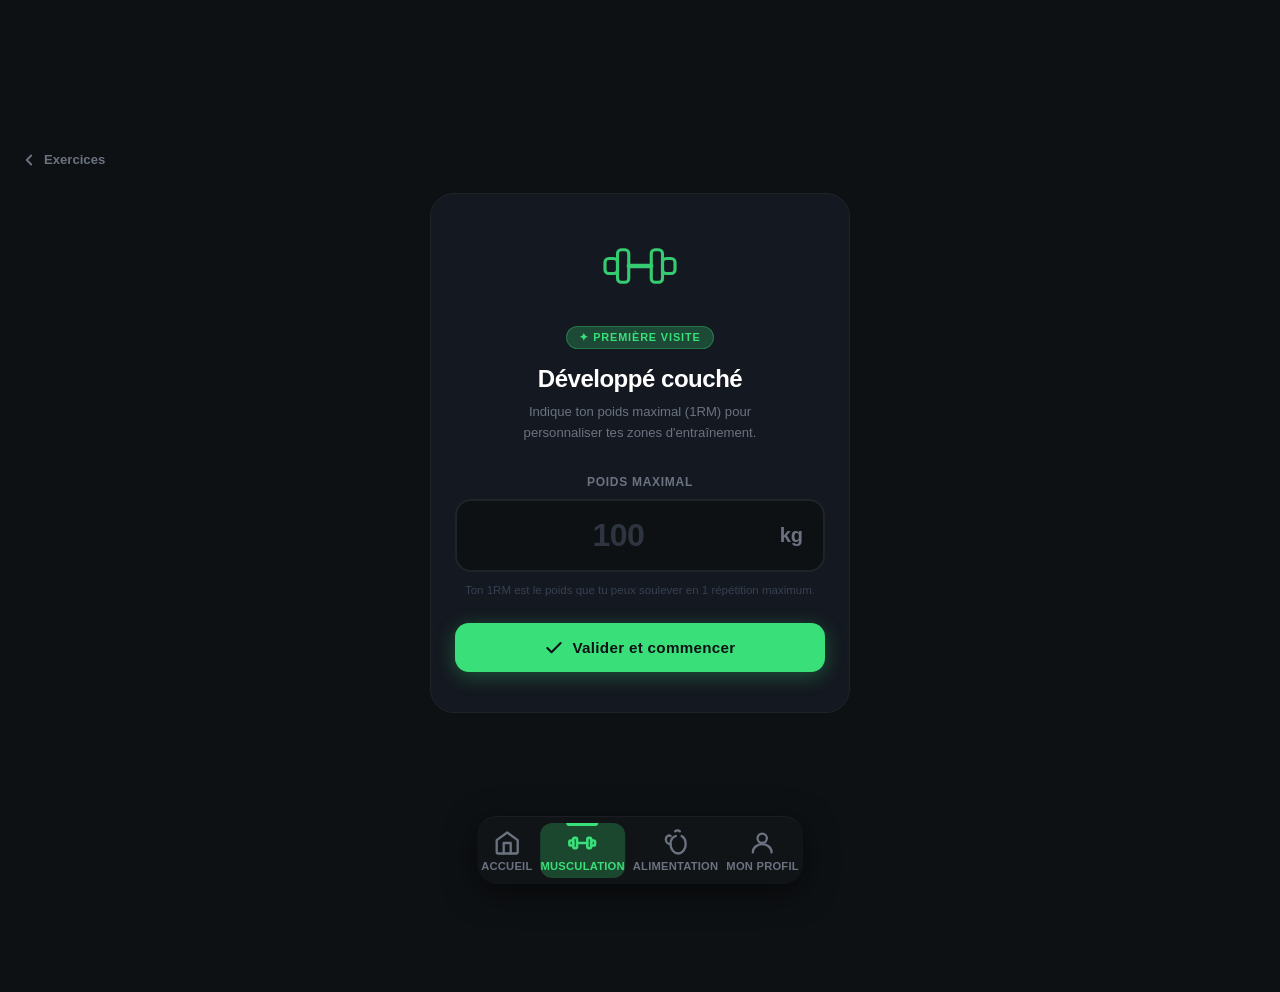
==== exercice.html @ 504d8f93 "Add files via upload" ====
<!DOCTYPE html>
<html lang="fr">
<head>
  <meta charset="UTF-8">
  <meta name="viewport" content="width=device-width, initial-scale=1.0">
  <title>FitTrack — Développé couché</title>
  <link rel="stylesheet" href="navbar.css">
  <link rel="stylesheet" href="exercice.css">
</head>
<body>

  <!-- ============================================================
       CONTRÔLE DU FLUX : PREMIÈRE VISITE → PAGE EXERCICE
       Technique : checkbox caché + sélecteurs CSS ~
       - Décoché (défaut) : écran de saisie du 1RM visible
       - Coché            : page exercice visible
       Remarque : sans JS, cette valeur n'est pas persistée entre sessions.
       Ajouter localStorage via JS pour un vrai comportement "première fois".
       ============================================================ -->
  <input type="checkbox" id="rm-entered" class="flow-toggle">

  <!-- ============================================================
       ÉCRAN 1 — PREMIÈRE VISITE : SAISIE DU POIDS MAX (1RM)
       Visible par défaut. Masqué quand #rm-entered est coché.
       ============================================================ -->
  <div class="onboarding-screen" role="main">

    <!-- Bouton retour -->
    <a href="musculation.html" class="back-link" aria-label="Retour aux exercices">
      <span class="back-link__arrow" aria-hidden="true">
        <svg xmlns="http://www.w3.org/2000/svg" viewBox="0 0 24 24" fill="none"
             stroke="currentColor" stroke-width="2.5" stroke-linecap="round" stroke-linejoin="round">
          <polyline points="15 18 9 12 15 6"/>
        </svg>
      </span>
      Exercices
    </a>

    <div class="onboarding-card">

      <!-- Icône exercice -->
      <div class="onboarding-icon" aria-hidden="true">
        <svg xmlns="http://www.w3.org/2000/svg" viewBox="0 0 64 64" fill="none"
             stroke="currentColor" stroke-width="2.5" stroke-linecap="round" stroke-linejoin="round">
          <rect x="4"  y="26" width="10" height="12" rx="3"/>
          <rect x="50" y="26" width="10" height="12" rx="3"/>
          <rect x="14" y="19" width="9"  height="26" rx="3"/>
          <rect x="41" y="19" width="9"  height="26" rx="3"/>
          <line x1="23" y1="32" x2="41" y2="32" stroke-width="3.5"/>
        </svg>
      </div>

      <!-- Badge première visite -->
      <span class="badge-first" aria-label="Première fois sur cet exercice">
        ✦ Première visite
      </span>

      <!-- Titre & description -->
      <h1 class="onboarding-title">Développé couché</h1>
      <p  class="onboarding-desc">
        Indique ton poids maximal (1RM) pour personnaliser
        tes zones d'entraînement.
      </p>

      <!-- Groupe de saisie du 1RM -->
      <div class="rm-input-group" role="group" aria-labelledby="rm-label">
        <label id="rm-label" class="rm-input-label" for="rm-value">
          Poids maximal
        </label>
        <div class="rm-input-row">
          <input
            type="number"
            id="rm-value"
            class="rm-input"
            placeholder="100"
            min="1"
            max="500"
            step="0.5"
            aria-label="Poids maximal en kilogrammes"
          >
          <span class="rm-input-unit" aria-hidden="true">kg</span>
        </div>
        <p class="rm-input-hint">
          Ton 1RM est le poids que tu peux soulever en 1 répétition maximum.
        </p>
      </div>

      <!-- Bouton Valider — label qui coche #rm-entered → affiche la page exercice -->
      <label for="rm-entered" class="btn-validate" role="button">
        <span class="btn-validate__icon" aria-hidden="true">
          <svg xmlns="http://www.w3.org/2000/svg" viewBox="0 0 24 24" fill="none"
               stroke="currentColor" stroke-width="2.5" stroke-linecap="round" stroke-linejoin="round">
            <polyline points="20 6 9 17 4 12"/>
          </svg>
        </span>
        Valider et commencer
      </label>

    </div>
  </div>
  <!-- ===== FIN ÉCRAN 1 ===== -->


  <!-- ============================================================
       ÉCRAN 2 — PAGE EXERCICE (onglets stats + historique)
       Masqué par défaut. Affiché quand #rm-entered est coché.

       STRUCTURE INTERNE :
         → Radio inputs (enfants directs) pilotent les onglets via ~
         → .tabs-header + .tabs-track sont aussi enfants directs
         Cela permet les sélecteurs :
           #tab-history:checked ~ .tabs-header .tab-indicator { ... }
           #tab-history:checked ~ .tabs-track              { ... }
       ============================================================ -->
  <div class="exercise-page">

    <!-- Radio inputs des onglets — DOIVENT être enfants directs de .exercise-page -->
    <input type="radio" id="tab-stats"   name="exercise-tabs" checked>
    <input type="radio" id="tab-history" name="exercise-tabs">

    <!-- ===== EN-TÊTE DE LA PAGE EXERCICE ===== -->
    <header class="exercise-header">

      <!-- Retour -->
      <a href="musculation.html" class="exercise-header__back" aria-label="Retour aux exercices">
        <svg xmlns="http://www.w3.org/2000/svg" viewBox="0 0 24 24" fill="none"
             stroke="currentColor" stroke-width="2.5" stroke-linecap="round" stroke-linejoin="round">
          <polyline points="15 18 9 12 15 6"/>
        </svg>
      </a>

      <!-- Nom + groupe musculaire -->
      <div class="exercise-header__info">
        <h1 class="exercise-header__name">Développé couché</h1>
        <span class="exercise-header__muscle">Pectoraux</span>
      </div>

      <!-- 1RM affiché dans le header -->
      <!-- Note : valeur fictive — à lier dynamiquement via JS -->
      <div class="exercise-header__rm" aria-label="Poids maximal : 100 kg">
        <span class="exercise-header__rm-value">100</span>
        <span class="exercise-header__rm-unit">kg</span>
      </div>

    </header>

    <!-- ===== BARRE D'ONGLETS ===== -->
    <nav class="tabs-header" role="tablist" aria-label="Sections de l'exercice">

      <!-- Onglet Mes stats -->
      <label for="tab-stats"
             class="tab-btn"
             role="tab"
             aria-controls="panel-stats">
        <span class="tab-btn__icon" aria-hidden="true">
          <svg xmlns="http://www.w3.org/2000/svg" viewBox="0 0 24 24" fill="none"
               stroke="currentColor" stroke-width="2" stroke-linecap="round" stroke-linejoin="round">
            <line x1="18" y1="20" x2="18" y2="10"/>
            <line x1="12" y1="20" x2="12" y2="4"/>
            <line x1="6"  y1="20" x2="6"  y2="14"/>
          </svg>
        </span>
        <span class="tab-btn__label">Mes stats</span>
      </label>

      <!-- Onglet Historique -->
      <label for="tab-history"
             class="tab-btn"
             role="tab"
             aria-controls="panel-history">
        <span class="tab-btn__icon" aria-hidden="true">
          <svg xmlns="http://www.w3.org/2000/svg" viewBox="0 0 24 24" fill="none"
               stroke="currentColor" stroke-width="2" stroke-linecap="round" stroke-linejoin="round">
            <circle cx="12" cy="12" r="9"/>
            <polyline points="12 7 12 12 15 15"/>
          </svg>
        </span>
        <span class="tab-btn__label">Historique</span>
      </label>

      <!-- Indicateur glissant -->
      <span class="tab-indicator" aria-hidden="true"></span>

    </nav>

    <!-- ===== ZONE DE CONTENU — TRACK HORIZONTAL ===== -->
    <div class="tabs-track">

      <!-- ── ONGLET 1 : MES STATS ── -->
      <section class="tab-panel stats-tab" id="panel-stats" role="tabpanel" aria-labelledby="tab-stats">

        <!-- Card hero : 1RM -->
        <div class="stat-hero">
          <div class="stat-hero__label">Poids maximal (1RM)</div>
          <div class="stat-hero__value">
            100 <span class="stat-hero__unit">kg</span>
          </div>
          <div class="stat-hero__meta">Mis à jour le 3 avril 2026</div>
          <!-- Modifier le 1RM (remet au flow d'onboarding via un second checkbox si besoin) -->
          <button class="stat-hero__edit-btn" type="button" disabled
                  title="Modification disponible prochainement">
            Modifier
          </button>
        </div>

        <!-- Tableau des zones d'entraînement -->
        <!--
          Note : les poids sont des valeurs fictives (1RM = 100 kg pour la démo).
          À calculer dynamiquement avec JS : poids = Math.round(rm * pct / 5) * 5
        -->
        <div class="training-zones">
          <h2 class="training-zones__title">Zones d'entraînement</h2>
          <p  class="training-zones__subtitle">Basé sur un 1RM de 100 kg</p>

          <div class="zones-list">

            <!-- Zone : Activation -->
            <div class="zone-row zone-row--light">
              <div class="zone-row__pct">50 %</div>
              <div class="zone-row__info">
                <span class="zone-row__label">Activation</span>
                <span class="zone-row__usage">Échauffement, mobilité</span>
              </div>
              <div class="zone-row__weight">50 <span>kg</span></div>
            </div>

            <!-- Zone : Endurance -->
            <div class="zone-row zone-row--light">
              <div class="zone-row__pct">60 %</div>
              <div class="zone-row__info">
                <span class="zone-row__label">Endurance</span>
                <span class="zone-row__usage">Séries longues, 15+ reps</span>
              </div>
              <div class="zone-row__weight">60 <span>kg</span></div>
            </div>

            <!-- Zone : Hypertrophie légère -->
            <div class="zone-row zone-row--moderate">
              <div class="zone-row__pct">70 %</div>
              <div class="zone-row__info">
                <span class="zone-row__label">Hypertrophie</span>
                <span class="zone-row__usage">8–12 reps, volume</span>
              </div>
              <div class="zone-row__weight">70 <span>kg</span></div>
            </div>

            <!-- Zone : Hypertrophie -->
            <div class="zone-row zone-row--moderate">
              <div class="zone-row__pct">75 %</div>
              <div class="zone-row__info">
                <span class="zone-row__label">Hypertrophie+</span>
                <span class="zone-row__usage">8–10 reps</span>
              </div>
              <div class="zone-row__weight">75 <span>kg</span></div>
            </div>

            <!-- Zone : Force -->
            <div class="zone-row zone-row--heavy">
              <div class="zone-row__pct">80 %</div>
              <div class="zone-row__info">
                <span class="zone-row__label">Force</span>
                <span class="zone-row__usage">5–8 reps</span>
              </div>
              <div class="zone-row__weight">80 <span>kg</span></div>
            </div>

            <!-- Zone : Force lourde -->
            <div class="zone-row zone-row--heavy">
              <div class="zone-row__pct">85 %</div>
              <div class="zone-row__info">
                <span class="zone-row__label">Force lourde</span>
                <span class="zone-row__usage">3–5 reps</span>
              </div>
              <div class="zone-row__weight">85 <span>kg</span></div>
            </div>

            <!-- Zone : Force maximale -->
            <div class="zone-row zone-row--max">
              <div class="zone-row__pct">90 %</div>
              <div class="zone-row__info">
                <span class="zone-row__label">Force max</span>
                <span class="zone-row__usage">1–3 reps</span>
              </div>
              <div class="zone-row__weight">90 <span>kg</span></div>
            </div>

            <!-- Zone : 1RM -->
            <div class="zone-row zone-row--max zone-row--rm">
              <div class="zone-row__pct">100 %</div>
              <div class="zone-row__info">
                <span class="zone-row__label">1RM</span>
                <span class="zone-row__usage">Maximum absolu</span>
              </div>
              <div class="zone-row__weight">100 <span>kg</span></div>
            </div>

          </div>
        </div>

      </section>

      <!-- ── ONGLET 2 : HISTORIQUE ── -->
      <section class="tab-panel history-tab" id="panel-history" role="tabpanel" aria-labelledby="tab-history">

        <div class="history-header">
          <h2 class="history-header__title">Historique</h2>
          <span class="history-header__count">4 séances</span>
        </div>

        <!-- Liste des entrées d'historique -->
        <ol class="history-list" reversed>

          <!-- Entrée la plus récente en premier -->
          <li>
            <article class="history-entry">
              <div class="history-entry__date-col">
                <span class="history-entry__day">03</span>
                <span class="history-entry__month">avr.</span>
                <span class="history-entry__year">2026</span>
              </div>
              <div class="history-entry__body">
                <div class="history-entry__title">Séance Hypertrophie</div>
                <div class="history-entry__stats">
                  <span class="history-entry__stat">
                    <span class="history-entry__stat-icon" aria-hidden="true">⚡</span>
                    4 séries
                  </span>
                  <span class="history-entry__stat">
                    <span class="history-entry__stat-icon" aria-hidden="true">↩</span>
                    8 reps
                  </span>
                  <span class="history-entry__stat">
                    <span class="history-entry__stat-icon" aria-hidden="true">⏱</span>
                    90 s repos
                  </span>
                </div>
                <div class="history-entry__weight-badge">70 kg</div>
              </div>
            </article>
          </li>

          <li>
            <article class="history-entry">
              <div class="history-entry__date-col">
                <span class="history-entry__day">31</span>
                <span class="history-entry__month">mars</span>
                <span class="history-entry__year">2026</span>
              </div>
              <div class="history-entry__body">
                <div class="history-entry__title">Séance Force</div>
                <div class="history-entry__stats">
                  <span class="history-entry__stat">
                    <span class="history-entry__stat-icon" aria-hidden="true">⚡</span>
                    4 séries
                  </span>
                  <span class="history-entry__stat">
                    <span class="history-entry__stat-icon" aria-hidden="true">↩</span>
                    6 reps
                  </span>
                  <span class="history-entry__stat">
                    <span class="history-entry__stat-icon" aria-hidden="true">⏱</span>
                    2 min repos
                  </span>
                </div>
                <div class="history-entry__weight-badge history-entry__weight-badge--heavy">75 kg</div>
              </div>
            </article>
          </li>

          <li>
            <article class="history-entry">
              <div class="history-entry__date-col">
                <span class="history-entry__day">28</span>
                <span class="history-entry__month">mars</span>
                <span class="history-entry__year">2026</span>
              </div>
              <div class="history-entry__body">
                <div class="history-entry__title">Séance Volume</div>
                <div class="history-entry__stats">
                  <span class="history-entry__stat">
                    <span class="history-entry__stat-icon" aria-hidden="true">⚡</span>
                    3 séries
                  </span>
                  <span class="history-entry__stat">
                    <span class="history-entry__stat-icon" aria-hidden="true">↩</span>
                    10 reps
                  </span>
                  <span class="history-entry__stat">
                    <span class="history-entry__stat-icon" aria-hidden="true">⏱</span>
                    60 s repos
                  </span>
                </div>
                <div class="history-entry__weight-badge">65 kg</div>
              </div>
            </article>
          </li>

          <li>
            <article class="history-entry">
              <div class="history-entry__date-col">
                <span class="history-entry__day">24</span>
                <span class="history-entry__month">mars</span>
                <span class="history-entry__year">2026</span>
              </div>
              <div class="history-entry__body">
                <div class="history-entry__title">Séance Force max</div>
                <div class="history-entry__stats">
                  <span class="history-entry__stat">
                    <span class="history-entry__stat-icon" aria-hidden="true">⚡</span>
                    5 séries
                  </span>
                  <span class="history-entry__stat">
                    <span class="history-entry__stat-icon" aria-hidden="true">↩</span>
                    5 reps
                  </span>
                  <span class="history-entry__stat">
                    <span class="history-entry__stat-icon" aria-hidden="true">⏱</span>
                    3 min repos
                  </span>
                </div>
                <div class="history-entry__weight-badge history-entry__weight-badge--max">80 kg</div>
              </div>
            </article>
          </li>

        </ol>

        <!-- Placeholder pour nouvelles entrées futures -->
        <div class="history-empty-hint">
          Les prochaines séances apparaîtront ici automatiquement.
        </div>

      </section>

    </div>
    <!-- ===== FIN TABS TRACK ===== -->

  </div>
  <!-- ===== FIN ÉCRAN 2 ===== -->


  <!-- ===== NAVBAR FIXE EN BAS ===== -->
  <nav class="bottom-nav" role="navigation" aria-label="Navigation principale">

    <a href="index.html" class="nav-item" aria-label="Accueil">
      <span class="nav-icon" aria-hidden="true">
        <svg xmlns="http://www.w3.org/2000/svg" viewBox="0 0 24 24" fill="none"
             stroke="currentColor" stroke-width="2" stroke-linecap="round" stroke-linejoin="round">
          <path d="M3 9.5L12 3l9 6.5V20a1 1 0 0 1-1 1H4a1 1 0 0 1-1-1V9.5z"/>
          <polyline points="9 21 9 12 15 12 15 21"/>
        </svg>
      </span>
      <span class="nav-label">Accueil</span>
    </a>

    <!-- Musculation actif (contexte de navigation) -->
    <a href="musculation.html" class="nav-item active" aria-label="Musculation">
      <span class="nav-icon" aria-hidden="true">
        <svg xmlns="http://www.w3.org/2000/svg" viewBox="0 0 24 24" fill="none"
             stroke="currentColor" stroke-width="2" stroke-linecap="round" stroke-linejoin="round">
          <rect x="2"  y="10" width="3" height="4" rx="1"/>
          <rect x="19" y="10" width="3" height="4" rx="1"/>
          <rect x="5"  y="8"  width="3" height="8" rx="1"/>
          <rect x="16" y="8"  width="3" height="8" rx="1"/>
          <line x1="8" y1="12" x2="16" y2="12"/>
        </svg>
      </span>
      <span class="nav-label">Musculation</span>
    </a>

    <a href="alimentation.html" class="nav-item" aria-label="Alimentation">
      <span class="nav-icon" aria-hidden="true">
        <svg xmlns="http://www.w3.org/2000/svg" viewBox="0 0 24 24" fill="none"
             stroke="currentColor" stroke-width="2" stroke-linecap="round" stroke-linejoin="round">
          <path d="M12 2c1-1 3-1 4 0"/>
          <path d="M17.5 6C20 7.5 21 10 21 13c0 4.5-3 8-6.5 8S8 17.5 8 13C8 9.5 9.5 7 12.5 6"/>
          <path d="M8 13c-1.5 0-4-1-4-4s2.5-4 4-3"/>
        </svg>
      </span>
      <span class="nav-label">Alimentation</span>
    </a>

    <a href="profil.html" class="nav-item" aria-label="Mon profil">
      <span class="nav-icon" aria-hidden="true">
        <svg xmlns="http://www.w3.org/2000/svg" viewBox="0 0 24 24" fill="none"
             stroke="currentColor" stroke-width="2" stroke-linecap="round" stroke-linejoin="round">
          <circle cx="12" cy="8" r="4"/>
          <path d="M4 20c0-4 3.6-7 8-7s8 3 8 7"/>
        </svg>
      </span>
      <span class="nav-label">Mon profil</span>
    </a>

  </nav>

</body>
</html>
---- navbar.css ----
/* ============================================================
   FITTRACK — NAVBAR FIXE BAS
   Mobile First | HTML5 + CSS3 uniquement
   ============================================================ */

/* === Variables de design fitness === */
:root {
  --bg-nav:       #111417;        /* fond navbar : noir charbon          */
  --bg-nav-top:   #1a1e23;        /* liseré supérieur légèrement plus clair */
  --accent:       #39e07a;        /* vert dynamique fitness               */
  --accent-glow:  rgba(57, 224, 122, 0.25); /* halo couleur active       */
  --text-idle:    #6b7280;        /* icône / texte inactif                */
  --text-active:  #ffffff;        /* texte état actif                     */
  --nav-height:   68px;           /* hauteur confortable pour le doigt    */
  --radius-nav:   16px 16px 0 0;  /* coins arrondis en haut de la navbar  */
  --transition:   0.2s ease;
}

/* === Reset minimal === */
*, *::before, *::after {
  box-sizing: border-box;
  margin: 0;
  padding: 0;
}

/* === Body : padding-bottom pour ne pas masquer le contenu === */
body {
  font-family: -apple-system, BlinkMacSystemFont, "Segoe UI", Roboto, sans-serif;
  background: #0e1114;
  color: #f0f0f0;
  /* On réserve l'espace de la navbar en bas */
  padding-bottom: var(--nav-height);
  min-height: 100vh;
}

/* === Contenu principal (placeholder) === */
.main-content {
  padding: 1.5rem 1rem;
}

/* ============================================================
   NAVBAR
   ============================================================ */
.bottom-nav {
  /* Positionnement fixe en bas */
  position: fixed;
  bottom: 0;
  left: 0;
  right: 0;
  z-index: 1000;

  /* Dimensions et forme */
  height: var(--nav-height);
  border-radius: var(--radius-nav);

  /* Fond et bordure supérieure subtile */
  background-color: var(--bg-nav);
  border-top: 1px solid var(--bg-nav-top);

  /* Ombre portée vers le haut pour effet "flottant" */
  box-shadow: 0 -4px 20px rgba(0, 0, 0, 0.55);

  /* Disposition des boutons */
  display: flex;
  align-items: stretch;
}

/* ============================================================
   ITEM DE NAVIGATION
   ============================================================ */
.nav-item {
  /* Chaque bouton occupe 1/4 de la largeur */
  flex: 1;

  /* Disposition verticale icône + texte */
  display: flex;
  flex-direction: column;
  align-items: center;
  justify-content: center;
  gap: 4px;

  /* Couleur par défaut (inactif) */
  color: var(--text-idle);
  text-decoration: none;

  /* Arrondi léger pour l'effet "app" */
  border-radius: 12px;
  margin: 6px 4px;

  /* Transition fluide */
  transition: color var(--transition), background-color var(--transition);

  /* Curseur pointeur */
  cursor: pointer;

  /* Empêche la sélection de texte au tap */
  user-select: none;
  -webkit-tap-highlight-color: transparent;
}

/* --- Icône SVG --- */
.nav-icon {
  display: flex;
  align-items: center;
  justify-content: center;
  width: 26px;
  height: 26px;
  transition: transform var(--transition);
}

.nav-icon svg {
  width: 100%;
  height: 100%;
}

/* --- Label texte --- */
.nav-label {
  font-size: 0.65rem;       /* petite taille lisible sur mobile */
  font-weight: 600;
  letter-spacing: 0.02em;
  text-transform: uppercase;
  line-height: 1;
  white-space: nowrap;
}

/* ============================================================
   ÉTAT HOVER (desktop)
   ============================================================ */
.nav-item:hover {
  color: #c8fad9;                              /* vert clair doux         */
  background-color: rgba(57, 224, 122, 0.08); /* halo très discret        */
}

.nav-item:hover .nav-icon {
  transform: translateY(-2px);                 /* légère montée de l'icône */
}

/* ============================================================
   ÉTAT ACTIF (.active)
   Ajouter manuellement sur chaque page ou via JS si besoin
   ============================================================ */
.nav-item.active {
  color: var(--accent);                        /* vert accent vif          */
  background-color: var(--accent-glow);        /* halo coloré              */
}

/* Trait indicateur en haut du bouton actif */
.nav-item.active::before {
  content: "";
  position: absolute;
  top: 0;
  left: 50%;
  transform: translateX(-50%);
  width: 32px;
  height: 3px;
  background: var(--accent);
  border-radius: 0 0 4px 4px;
}

/* On positionne le parent en relative pour ::before */
.bottom-nav {
  position: fixed; /* déjà défini, mais nécessaire pour les enfants */
}

.nav-item {
  position: relative; /* contexte pour le trait ::before */
}

.nav-item.active .nav-icon {
  transform: scale(1.1);                       /* icône légèrement agrandie */
}

/* ============================================================
   RESPONSIVE — Desktop (≥ 768px)
   ============================================================ */
@media (min-width: 768px) {

  /* Centrer la navbar et lui donner une largeur max */
  .bottom-nav {
    max-width: 480px;
    left: 50%;
    right: auto;
    transform: translateX(-50%);

    /* Coins arrondis tout autour sur desktop */
    border-radius: 20px;
    bottom: 16px;

    /* Ombre plus marquée pour l'effet flottant */
    box-shadow: 0 8px 32px rgba(0, 0, 0, 0.6);
  }

  /* Labels légèrement plus grands */
  .nav-label {
    font-size: 0.7rem;
  }

  /* Icônes un peu plus grandes */
  .nav-icon {
    width: 28px;
    height: 28px;
  }

  /* Padding-bottom ajusté pour le desktop */
  body {
    padding-bottom: calc(var(--nav-height) + 24px);
  }
}
---- exercice.css ----
/* ============================================================
   FITTRACK — PAGE EXERCICE
   Flux CSS : onboarding (1RM) → page stats/historique
   Onglets  : radio inputs + transform translateX
   Mobile First | HTML5 + CSS3 uniquement
   ============================================================ */

/* ============================================================
   VARIABLES LOCALES
   ============================================================ */
:root {
  --exo-header-height : 68px;
  --exo-tabs-height   : 48px;

  /* Zones d'entraînement */
  --zone-light    : #39e07a;   /* 50–65%  */
  --zone-moderate : #f59e0b;   /* 70–75%  */
  --zone-heavy    : #f97316;   /* 80–85%  */
  --zone-max      : #ef4444;   /* 90–100% */
}

/* ============================================================
   TOGGLE DE FLUX (checkbox caché)
   Doit rester dans le flux DOM pour que ~ sibling fonctionne
   ============================================================ */
.flow-toggle {
  position: absolute;
  width: 1px;
  height: 1px;
  opacity: 0;
  pointer-events: none;
}

/* ============================================================
   ÉCRAN 1 — ONBOARDING : SAISIE DU 1RM
   ============================================================ */
.onboarding-screen {
  min-height: 100vh;
  display: flex;
  flex-direction: column;
  align-items: center;
  background: #0e1114;
  padding: 1rem 1.25rem calc(1.5rem + var(--nav-height));
  /* Visible par défaut */
}

/* Masquer l'onboarding une fois le 1RM validé */
#rm-entered:checked ~ .onboarding-screen {
  display: none;
}

/* --- Lien retour --- */
.back-link {
  display: inline-flex;
  align-items: center;
  gap: 6px;
  align-self: flex-start;
  color: var(--text-idle);
  text-decoration: none;
  font-size: 0.82rem;
  font-weight: 600;
  padding: 0.5rem 0;
  margin-bottom: 1rem;
  transition: color 0.2s ease;
}

.back-link:hover { color: #e5e7eb; }

.back-link__arrow {
  display: flex;
  width: 18px;
  height: 18px;
}

.back-link__arrow svg {
  width: 100%;
  height: 100%;
}

/* --- Card centrale de l'onboarding --- */
.onboarding-card {
  width: 100%;
  max-width: 420px;
  display: flex;
  flex-direction: column;
  align-items: center;
  text-align: center;
  padding: 2rem 1.5rem 2.5rem;
  background: #141820;
  border: 1px solid #1f2428;
  border-radius: 24px;
  gap: 0;
}

/* --- Icône --- */
.onboarding-icon {
  width: 80px;
  height: 80px;
  color: var(--accent);
  margin-bottom: 1.25rem;
  opacity: 0.9;
}

.onboarding-icon svg {
  width: 100%;
  height: 100%;
}

/* --- Badge "Première visite" --- */
.badge-first {
  font-size: 0.68rem;
  font-weight: 700;
  letter-spacing: 0.08em;
  text-transform: uppercase;
  color: var(--accent);
  background: var(--accent-glow);
  border: 1px solid rgba(57, 224, 122, 0.3);
  padding: 4px 12px;
  border-radius: 20px;
  margin-bottom: 1rem;
}

/* --- Titre & description --- */
.onboarding-title {
  font-size: 1.5rem;
  font-weight: 800;
  color: #fff;
  letter-spacing: -0.02em;
  margin-bottom: 0.5rem;
}

.onboarding-desc {
  font-size: 0.82rem;
  color: var(--text-idle);
  line-height: 1.6;
  max-width: 300px;
  margin-bottom: 2rem;
}

/* --- Groupe de saisie du 1RM --- */
.rm-input-group {
  width: 100%;
  margin-bottom: 1.5rem;
}

.rm-input-label {
  display: block;
  font-size: 0.75rem;
  font-weight: 700;
  letter-spacing: 0.06em;
  text-transform: uppercase;
  color: var(--text-idle);
  margin-bottom: 0.625rem;
}

.rm-input-row {
  display: flex;
  align-items: center;
  background: #0e1114;
  border: 2px solid #1f2428;
  border-radius: 16px;
  overflow: hidden;
  transition: border-color 0.2s ease;
}

.rm-input-row:focus-within {
  border-color: var(--accent);
  box-shadow: 0 0 0 3px var(--accent-glow);
}

.rm-input {
  flex: 1;
  background: transparent;
  border: none;
  outline: none;
  padding: 1rem 1.25rem;
  font-size: 2rem;         /* chiffre bien lisible */
  font-weight: 800;
  color: #fff;
  font-family: inherit;
  text-align: center;
  letter-spacing: -0.02em;
  /* Masquer les flèches de l'input number */
  -moz-appearance: textfield;
}

.rm-input::-webkit-outer-spin-button,
.rm-input::-webkit-inner-spin-button {
  -webkit-appearance: none;
}

.rm-input::placeholder {
  color: #2e3540;
}

.rm-input-unit {
  padding: 0 1.25rem 0 0;
  font-size: 1.25rem;
  font-weight: 700;
  color: var(--text-idle);
  user-select: none;
}

.rm-input-hint {
  font-size: 0.72rem;
  color: #374151;
  text-align: center;
  margin-top: 0.625rem;
  line-height: 1.5;
}

/* --- Bouton Valider --- */
.btn-validate {
  display: inline-flex;
  align-items: center;
  justify-content: center;
  gap: 8px;
  width: 100%;
  padding: 0.9rem 1.5rem;
  background: var(--accent);
  color: #0e1114;
  font-size: 0.95rem;
  font-weight: 800;
  letter-spacing: 0.02em;
  border-radius: 14px;
  cursor: pointer;
  user-select: none;
  -webkit-tap-highlight-color: transparent;
  transition: opacity 0.2s ease,
              transform 0.15s ease,
              box-shadow 0.2s ease;
  box-shadow: 0 4px 20px rgba(57, 224, 122, 0.3);
}

.btn-validate:hover {
  opacity: 0.9;
  transform: translateY(-2px);
  box-shadow: 0 6px 24px rgba(57, 224, 122, 0.4);
}

.btn-validate:active {
  transform: scale(0.97);
}

.btn-validate__icon {
  display: flex;
  width: 20px;
  height: 20px;
}

.btn-validate__icon svg {
  width: 100%;
  height: 100%;
}

/* ============================================================
   ÉCRAN 2 — PAGE EXERCICE (onglets)
   ============================================================ */
.exercise-page {
  display: none;          /* masqué par défaut */
  flex-direction: column;
  min-height: 100vh;
}

/* Afficher la page exercice une fois le 1RM validé */
#rm-entered:checked ~ .exercise-page {
  display: flex;
}

/* ============================================================
   EN-TÊTE DE LA PAGE EXERCICE
   ============================================================ */
.exercise-header {
  position: sticky;
  top: 0;
  z-index: 100;
  height: var(--exo-header-height);
  background: linear-gradient(135deg, #111417 0%, #161e14 100%);
  border-bottom: 1px solid #1f2a22;
  display: flex;
  align-items: center;
  gap: 0.75rem;
  padding: 0 1rem;
}

/* Bouton retour */
.exercise-header__back {
  display: flex;
  align-items: center;
  justify-content: center;
  width: 36px;
  height: 36px;
  background: #1a1e23;
  border: 1px solid #2a3038;
  border-radius: 10px;
  color: #9ca3af;
  flex-shrink: 0;
  transition: color 0.2s, border-color 0.2s;
}

.exercise-header__back svg {
  width: 18px;
  height: 18px;
}

.exercise-header__back:hover {
  color: #fff;
  border-color: #3a4550;
}

/* Nom + groupe musculaire */
.exercise-header__info {
  flex: 1;
  min-width: 0;
}

.exercise-header__name {
  font-size: 1rem;
  font-weight: 800;
  color: #fff;
  white-space: nowrap;
  overflow: hidden;
  text-overflow: ellipsis;
  letter-spacing: -0.01em;
}

.exercise-header__muscle {
  display: inline-block;
  font-size: 0.65rem;
  font-weight: 700;
  letter-spacing: 0.06em;
  text-transform: uppercase;
  color: var(--accent);
  background: var(--accent-glow);
  border: 1px solid rgba(57, 224, 122, 0.25);
  padding: 2px 8px;
  border-radius: 6px;
  margin-top: 3px;
}

/* 1RM affiché en header */
.exercise-header__rm {
  display: flex;
  flex-direction: column;
  align-items: center;
  background: #1a1e23;
  border: 1px solid #2a3038;
  border-radius: 10px;
  padding: 4px 10px;
  flex-shrink: 0;
}

.exercise-header__rm-value {
  font-size: 1.1rem;
  font-weight: 800;
  color: var(--accent);
  line-height: 1.1;
}

.exercise-header__rm-unit {
  font-size: 0.6rem;
  color: var(--text-idle);
  font-weight: 600;
  text-transform: uppercase;
  letter-spacing: 0.05em;
}

/* ============================================================
   BARRE D'ONGLETS (même pattern que musculation.css)
   Les inputs radio sont frères directs de .tabs-header
   dans .exercise-page → les sélecteurs ~ fonctionnent
   ============================================================ */
.tabs-header {
  position: sticky;
  top: var(--exo-header-height);
  z-index: 99;
  height: var(--exo-tabs-height);
  background: #111417;
  border-bottom: 1px solid #1f242a;
  display: flex;
  align-items: stretch;
  overflow: hidden;
}

.tab-btn {
  flex: 1;
  display: flex;
  align-items: center;
  justify-content: center;
  gap: 6px;
  color: var(--text-idle);
  font-size: 0.8rem;
  font-weight: 600;
  letter-spacing: 0.01em;
  cursor: pointer;
  user-select: none;
  -webkit-tap-highlight-color: transparent;
  transition: color 0.25s ease;
  padding: 0 0.5rem;
  white-space: nowrap;
}

.tab-btn__icon {
  display: flex;
  width: 16px;
  height: 16px;
  flex-shrink: 0;
}

.tab-btn__icon svg {
  width: 100%;
  height: 100%;
}

/* Indicateur glissant */
.tab-indicator {
  position: absolute;
  bottom: 0;
  left: 0;
  width: 50%;
  height: 3px;
  background: var(--accent);
  border-radius: 3px 3px 0 0;
  transition: transform 0.3s cubic-bezier(0.25, 0.46, 0.45, 0.94);
}

/* ===== État actif des onglets ===== */
/* (les radio inputs sont enfants directs de .exercise-page,
    frères de .tabs-header et .tabs-track → ~ fonctionne) */

#tab-stats:checked ~ .tabs-header label[for="tab-stats"] {
  color: var(--accent);
}

#tab-history:checked ~ .tabs-header label[for="tab-history"] {
  color: var(--accent);
}

/* Déplacer l'indicateur vers l'onglet Historique */
#tab-history:checked ~ .tabs-header .tab-indicator {
  transform: translateX(100%);
}

/* ============================================================
   TRACK HORIZONTAL DES ONGLETS
   ============================================================ */
.tabs-track {
  display: flex;
  width: 200%;
  transition: transform 0.35s cubic-bezier(0.25, 0.46, 0.45, 0.94);
  flex: 1;
}

/* Glisser vers l'historique */
#tab-history:checked ~ .tabs-track {
  transform: translateX(-50%);
}

.tab-panel {
  width: 50%;
  min-width: 50%;
  padding: 1.25rem 1rem 2rem;
  overflow-x: hidden;
}

/* ============================================================
   ONGLET 1 — MES STATS
   ============================================================ */

/* Card héro : 1RM affiché en grand */
.stat-hero {
  background: linear-gradient(135deg, #141820 0%, #162014 100%);
  border: 1px solid rgba(57, 224, 122, 0.2);
  border-radius: 20px;
  padding: 1.5rem 1.25rem 1.25rem;
  text-align: center;
  margin-bottom: 1.25rem;
  position: relative;
  overflow: hidden;
}

/* Halo décoratif en fond */
.stat-hero::before {
  content: "";
  position: absolute;
  top: -40px;
  right: -40px;
  width: 140px;
  height: 140px;
  background: radial-gradient(circle, rgba(57,224,122,0.08) 0%, transparent 70%);
  pointer-events: none;
}

.stat-hero__label {
  font-size: 0.7rem;
  font-weight: 700;
  letter-spacing: 0.08em;
  text-transform: uppercase;
  color: var(--text-idle);
  margin-bottom: 0.5rem;
}

.stat-hero__value {
  font-size: 3.5rem;
  font-weight: 900;
  color: var(--accent);
  line-height: 1;
  letter-spacing: -0.03em;
  margin-bottom: 0.5rem;
}

.stat-hero__unit {
  font-size: 1.5rem;
  font-weight: 700;
  color: rgba(57, 224, 122, 0.7);
}

.stat-hero__meta {
  font-size: 0.72rem;
  color: var(--text-idle);
  margin-bottom: 1rem;
}

.stat-hero__edit-btn {
  display: inline-block;
  font-size: 0.72rem;
  font-weight: 700;
  color: var(--text-idle);
  background: #1f2428;
  border: 1px solid #2a3038;
  border-radius: 8px;
  padding: 5px 14px;
  cursor: not-allowed;
  opacity: 0.5;
  font-family: inherit;
}

/* --- Zones d'entraînement --- */
.training-zones {
  background: #141820;
  border: 1px solid #1f2428;
  border-radius: 18px;
  padding: 1.25rem 1rem;
}

.training-zones__title {
  font-size: 0.78rem;
  font-weight: 700;
  letter-spacing: 0.08em;
  text-transform: uppercase;
  color: var(--text-idle);
  margin-bottom: 4px;
}

.training-zones__subtitle {
  font-size: 0.72rem;
  color: #374151;
  margin-bottom: 1rem;
}

/* Liste des zones */
.zones-list {
  display: flex;
  flex-direction: column;
  gap: 0;
}

/* Ligne de zone */
.zone-row {
  display: flex;
  align-items: center;
  gap: 0.75rem;
  padding: 0.625rem 0.5rem;
  border-radius: 10px;
  transition: background 0.15s ease;
}

.zone-row:hover {
  background: #1a1e23;
}

/* Séparateur subtil entre les lignes */
.zone-row + .zone-row {
  border-top: 1px solid #1a1e23;
}

/* Pourcentage */
.zone-row__pct {
  font-size: 0.85rem;
  font-weight: 800;
  min-width: 44px;
  text-align: right;
  font-variant-numeric: tabular-nums;
}

/* Couleur du % selon la zone */
.zone-row--light    .zone-row__pct { color: var(--zone-light); }
.zone-row--moderate .zone-row__pct { color: var(--zone-moderate); }
.zone-row--heavy    .zone-row__pct { color: var(--zone-heavy); }
.zone-row--max      .zone-row__pct { color: var(--zone-max); }

/* Nom de zone + usage */
.zone-row__info {
  flex: 1;
  min-width: 0;
}

.zone-row__label {
  display: block;
  font-size: 0.82rem;
  font-weight: 700;
  color: #d1d5db;
  white-space: nowrap;
  overflow: hidden;
  text-overflow: ellipsis;
}

.zone-row__usage {
  display: block;
  font-size: 0.68rem;
  color: #4b5563;
  margin-top: 1px;
}

/* Poids calculé */
.zone-row__weight {
  font-size: 0.9rem;
  font-weight: 800;
  color: #e5e7eb;
  text-align: right;
  white-space: nowrap;
  font-variant-numeric: tabular-nums;
}

.zone-row__weight span {
  font-size: 0.68rem;
  font-weight: 600;
  color: var(--text-idle);
  margin-left: 2px;
}

/* Mise en valeur de la ligne 1RM */
.zone-row--rm {
  background: rgba(239, 68, 68, 0.06);
  border-radius: 10px;
  border-top: 1px solid rgba(239, 68, 68, 0.15) !important;
  margin-top: 4px;
}

.zone-row--rm .zone-row__weight {
  color: var(--zone-max);
}

/* ============================================================
   ONGLET 2 — HISTORIQUE
   ============================================================ */
.history-header {
  display: flex;
  align-items: center;
  justify-content: space-between;
  margin-bottom: 1.25rem;
}

.history-header__title {
  font-size: 1rem;
  font-weight: 700;
  color: #e5e7eb;
}

.history-header__count {
  font-size: 0.7rem;
  font-weight: 600;
  color: var(--text-idle);
  background: #1f2428;
  padding: 3px 10px;
  border-radius: 20px;
  border: 1px solid #2a3038;
}

/* Liste d'historique */
.history-list {
  list-style: none;
  display: flex;
  flex-direction: column;
  gap: 0.625rem;
  padding: 0;
  margin: 0 0 1.5rem;
}

/* Entrée d'historique */
.history-entry {
  display: flex;
  gap: 0.875rem;
  align-items: flex-start;
  background: #141820;
  border: 1px solid #1f2428;
  border-radius: 16px;
  padding: 1rem;
  transition: background 0.2s ease, border-color 0.2s ease;
  cursor: pointer;
}

.history-entry:hover {
  background: #1a2028;
  border-color: #2e3a44;
}

/* Colonne date */
.history-entry__date-col {
  display: flex;
  flex-direction: column;
  align-items: center;
  background: #0e1114;
  border: 1px solid #1f2428;
  border-radius: 10px;
  padding: 6px 8px;
  min-width: 40px;
  flex-shrink: 0;
}

.history-entry__day {
  font-size: 1.1rem;
  font-weight: 800;
  color: #fff;
  line-height: 1;
}

.history-entry__month {
  font-size: 0.62rem;
  font-weight: 700;
  text-transform: uppercase;
  color: var(--accent);
  letter-spacing: 0.04em;
  margin-top: 2px;
}

.history-entry__year {
  font-size: 0.58rem;
  color: var(--text-idle);
  margin-top: 1px;
}

/* Corps de l'entrée */
.history-entry__body {
  flex: 1;
  min-width: 0;
}

.history-entry__title {
  font-size: 0.875rem;
  font-weight: 700;
  color: #e5e7eb;
  margin-bottom: 0.5rem;
}

/* Ligne des stats (séries, reps, repos) */
.history-entry__stats {
  display: flex;
  flex-wrap: wrap;
  gap: 0.5rem;
  margin-bottom: 0.625rem;
}

.history-entry__stat {
  display: inline-flex;
  align-items: center;
  gap: 4px;
  font-size: 0.72rem;
  font-weight: 600;
  color: var(--text-idle);
  background: #1a1e23;
  border: 1px solid #252b33;
  padding: 3px 8px;
  border-radius: 6px;
}

.history-entry__stat-icon {
  font-size: 0.65rem;
  opacity: 0.7;
}

/* Badge du poids utilisé */
.history-entry__weight-badge {
  display: inline-block;
  font-size: 0.78rem;
  font-weight: 800;
  color: var(--accent);
  background: var(--accent-glow);
  border: 1px solid rgba(57, 224, 122, 0.25);
  padding: 3px 10px;
  border-radius: 8px;
}

/* Variantes de couleur pour les poids lourds */
.history-entry__weight-badge--heavy {
  color: var(--zone-heavy);
  background: rgba(249, 115, 22, 0.1);
  border-color: rgba(249, 115, 22, 0.25);
}

.history-entry__weight-badge--max {
  color: var(--zone-max);
  background: rgba(239, 68, 68, 0.1);
  border-color: rgba(239, 68, 68, 0.25);
}

/* Hint en bas de l'historique */
.history-empty-hint {
  text-align: center;
  font-size: 0.75rem;
  color: #374151;
  padding: 1rem 0;
  border-top: 1px solid #1f2428;
}

/* ============================================================
   RESPONSIVE — Desktop (≥ 768px)
   ============================================================ */
@media (min-width: 768px) {

  /* Centrer les écrans à 480px */
  .onboarding-screen {
    justify-content: center;
    padding-top: 3rem;
  }

  .exercise-header,
  .tabs-header,
  .tabs-track {
    max-width: 480px;
    margin-left: auto;
    margin-right: auto;
  }

  /* Track = 2 × 480px */
  .tabs-track {
    width: calc(480px * 2);
  }

  .tab-panel {
    width: 480px;
    min-width: 480px;
  }

  /* Titre un peu plus grand */
  .exercise-header__name {
    font-size: 1.125rem;
  }
}
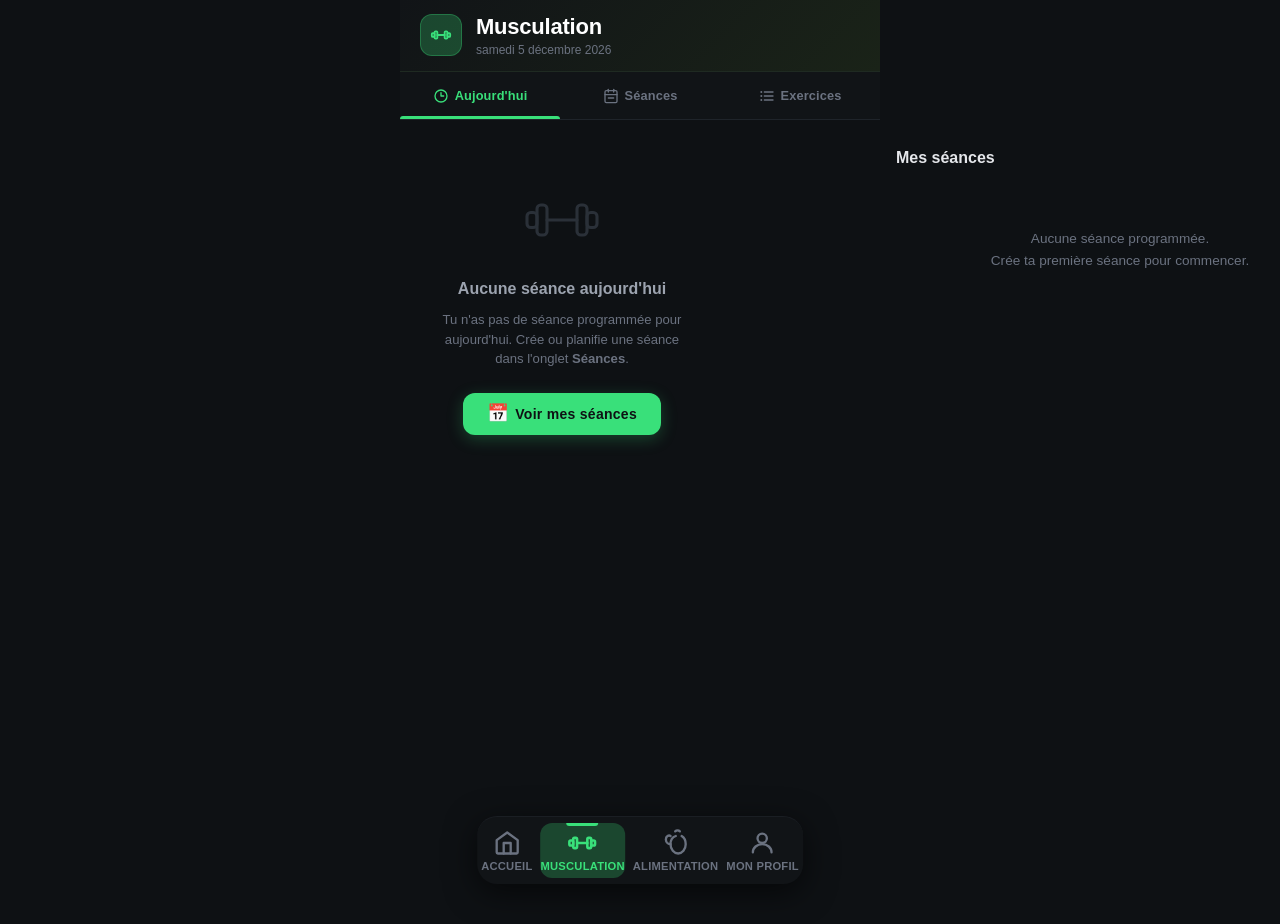
==== commit a948c053: "Add files via upload" ====
--- a/exercice.html
+++ b/exercice.html
@@ -3,29 +3,20 @@
 <head>
   <meta charset="UTF-8">
   <meta name="viewport" content="width=device-width, initial-scale=1.0">
-  <title>FitTrack — Développé couché</title>
+  <!-- Le titre est mis à jour par JS selon l'exercice chargé -->
+  <title>FitTrack — Exercice</title>
   <link rel="stylesheet" href="navbar.css">
   <link rel="stylesheet" href="exercice.css">
 </head>
 <body>
 
   <!-- ============================================================
-       CONTRÔLE DU FLUX : PREMIÈRE VISITE → PAGE EXERCICE
-       Technique : checkbox caché + sélecteurs CSS ~
-       - Décoché (défaut) : écran de saisie du 1RM visible
-       - Coché            : page exercice visible
-       Remarque : sans JS, cette valeur n'est pas persistée entre sessions.
-       Ajouter localStorage via JS pour un vrai comportement "première fois".
+       ÉCRAN 1 — ONBOARDING : SAISIE DU POIDS MAX (1RM)
+       Affiché par JS si l'exercice n'a pas encore de 1RM.
+       Masqué (display:none) par défaut ; JS le montre si besoin.
        ============================================================ -->
-  <input type="checkbox" id="rm-entered" class="flow-toggle">
-
-  <!-- ============================================================
-       ÉCRAN 1 — PREMIÈRE VISITE : SAISIE DU POIDS MAX (1RM)
-       Visible par défaut. Masqué quand #rm-entered est coché.
-       ============================================================ -->
-  <div class="onboarding-screen" role="main">
-
-    <!-- Bouton retour -->
+  <div class="onboarding-screen" id="onboarding-screen" style="display:none" role="main">
+
     <a href="musculation.html" class="back-link" aria-label="Retour aux exercices">
       <span class="back-link__arrow" aria-hidden="true">
         <svg xmlns="http://www.w3.org/2000/svg" viewBox="0 0 24 24" fill="none"
@@ -38,7 +29,6 @@
 
     <div class="onboarding-card">
 
-      <!-- Icône exercice -->
       <div class="onboarding-icon" aria-hidden="true">
         <svg xmlns="http://www.w3.org/2000/svg" viewBox="0 0 64 64" fill="none"
              stroke="currentColor" stroke-width="2.5" stroke-linecap="round" stroke-linejoin="round">
@@ -50,51 +40,48 @@
         </svg>
       </div>
 
-      <!-- Badge première visite -->
-      <span class="badge-first" aria-label="Première fois sur cet exercice">
-        ✦ Première visite
-      </span>
-
-      <!-- Titre & description -->
-      <h1 class="onboarding-title">Développé couché</h1>
+      <span class="badge-first">✦ Première visite</span>
+
+      <!-- data-exo-name : peuplé par exercice.js -->
+      <h1 class="onboarding-title" data-exo-name></h1>
       <p  class="onboarding-desc">
         Indique ton poids maximal (1RM) pour personnaliser
         tes zones d'entraînement.
       </p>
 
-      <!-- Groupe de saisie du 1RM -->
-      <div class="rm-input-group" role="group" aria-labelledby="rm-label">
-        <label id="rm-label" class="rm-input-label" for="rm-value">
-          Poids maximal
-        </label>
-        <div class="rm-input-row">
-          <input
-            type="number"
-            id="rm-value"
-            class="rm-input"
-            placeholder="100"
-            min="1"
-            max="500"
-            step="0.5"
-            aria-label="Poids maximal en kilogrammes"
-          >
-          <span class="rm-input-unit" aria-hidden="true">kg</span>
+      <!-- Formulaire de saisie du 1RM — soumis par JS (exercice.js) -->
+      <form id="rm-form">
+        <div class="rm-input-group" role="group" aria-labelledby="rm-label">
+          <label id="rm-label" class="rm-input-label" for="rm-value">Poids maximal</label>
+          <div class="rm-input-row">
+            <input
+              type="number"
+              id="rm-value"
+              class="rm-input"
+              placeholder="100"
+              min="1"
+              max="500"
+              step="0.5"
+              required
+              aria-label="Poids maximal en kilogrammes"
+            >
+            <span class="rm-input-unit" aria-hidden="true">kg</span>
+          </div>
+          <p class="rm-input-hint">
+            Ton 1RM est le poids que tu peux soulever en 1 répétition maximum.
+          </p>
         </div>
-        <p class="rm-input-hint">
-          Ton 1RM est le poids que tu peux soulever en 1 répétition maximum.
-        </p>
-      </div>
-
-      <!-- Bouton Valider — label qui coche #rm-entered → affiche la page exercice -->
-      <label for="rm-entered" class="btn-validate" role="button">
-        <span class="btn-validate__icon" aria-hidden="true">
-          <svg xmlns="http://www.w3.org/2000/svg" viewBox="0 0 24 24" fill="none"
-               stroke="currentColor" stroke-width="2.5" stroke-linecap="round" stroke-linejoin="round">
-            <polyline points="20 6 9 17 4 12"/>
-          </svg>
-        </span>
-        Valider et commencer
-      </label>
+
+        <button type="submit" class="btn-validate">
+          <span class="btn-validate__icon" aria-hidden="true">
+            <svg xmlns="http://www.w3.org/2000/svg" viewBox="0 0 24 24" fill="none"
+                 stroke="currentColor" stroke-width="2.5" stroke-linecap="round" stroke-linejoin="round">
+              <polyline points="20 6 9 17 4 12"/>
+            </svg>
+          </span>
+          Valider et commencer
+        </button>
+      </form>
 
     </div>
   </div>
@@ -103,25 +90,18 @@
 
   <!-- ============================================================
        ÉCRAN 2 — PAGE EXERCICE (onglets stats + historique)
-       Masqué par défaut. Affiché quand #rm-entered est coché.
-
-       STRUCTURE INTERNE :
-         → Radio inputs (enfants directs) pilotent les onglets via ~
-         → .tabs-header + .tabs-track sont aussi enfants directs
-         Cela permet les sélecteurs :
-           #tab-history:checked ~ .tabs-header .tab-indicator { ... }
-           #tab-history:checked ~ .tabs-track              { ... }
+       Affiché par JS quand le 1RM est connu.
+       Les radio inputs sont enfants directs de .exercise-page :
+       sélecteurs CSS ~ (tab-header, tabs-track) fonctionnent.
        ============================================================ -->
-  <div class="exercise-page">
-
-    <!-- Radio inputs des onglets — DOIVENT être enfants directs de .exercise-page -->
+  <div class="exercise-page" id="exercise-page" style="display:none">
+
     <input type="radio" id="tab-stats"   name="exercise-tabs" checked>
     <input type="radio" id="tab-history" name="exercise-tabs">
 
-    <!-- ===== EN-TÊTE DE LA PAGE EXERCICE ===== -->
+    <!-- ===== EN-TÊTE ===== -->
     <header class="exercise-header">
 
-      <!-- Retour -->
       <a href="musculation.html" class="exercise-header__back" aria-label="Retour aux exercices">
         <svg xmlns="http://www.w3.org/2000/svg" viewBox="0 0 24 24" fill="none"
              stroke="currentColor" stroke-width="2.5" stroke-linecap="round" stroke-linejoin="round">
@@ -129,16 +109,15 @@
         </svg>
       </a>
 
-      <!-- Nom + groupe musculaire -->
       <div class="exercise-header__info">
-        <h1 class="exercise-header__name">Développé couché</h1>
-        <span class="exercise-header__muscle">Pectoraux</span>
+        <!-- data-exo-name / data-exo-muscle : peuplés par exercice.js -->
+        <h1 class="exercise-header__name"  data-exo-name></h1>
+        <span class="exercise-header__muscle" data-exo-muscle></span>
       </div>
 
-      <!-- 1RM affiché dans le header -->
-      <!-- Note : valeur fictive — à lier dynamiquement via JS -->
-      <div class="exercise-header__rm" aria-label="Poids maximal : 100 kg">
-        <span class="exercise-header__rm-value">100</span>
+      <!-- data-exo-rm : conteneur, .rm-value peuplé par exercice.js -->
+      <div class="exercise-header__rm" data-exo-rm>
+        <span class="exercise-header__rm-value rm-value">—</span>
         <span class="exercise-header__rm-unit">kg</span>
       </div>
 
@@ -147,11 +126,7 @@
     <!-- ===== BARRE D'ONGLETS ===== -->
     <nav class="tabs-header" role="tablist" aria-label="Sections de l'exercice">
 
-      <!-- Onglet Mes stats -->
-      <label for="tab-stats"
-             class="tab-btn"
-             role="tab"
-             aria-controls="panel-stats">
+      <label for="tab-stats" class="tab-btn" role="tab" aria-controls="panel-stats">
         <span class="tab-btn__icon" aria-hidden="true">
           <svg xmlns="http://www.w3.org/2000/svg" viewBox="0 0 24 24" fill="none"
                stroke="currentColor" stroke-width="2" stroke-linecap="round" stroke-linejoin="round">
@@ -163,11 +138,7 @@
         <span class="tab-btn__label">Mes stats</span>
       </label>
 
-      <!-- Onglet Historique -->
-      <label for="tab-history"
-             class="tab-btn"
-             role="tab"
-             aria-controls="panel-history">
+      <label for="tab-history" class="tab-btn" role="tab" aria-controls="panel-history">
         <span class="tab-btn__icon" aria-hidden="true">
           <svg xmlns="http://www.w3.org/2000/svg" viewBox="0 0 24 24" fill="none"
                stroke="currentColor" stroke-width="2" stroke-linecap="round" stroke-linejoin="round">
@@ -178,7 +149,6 @@
         <span class="tab-btn__label">Historique</span>
       </label>
 
-      <!-- Indicateur glissant -->
       <span class="tab-indicator" aria-hidden="true"></span>
 
     </nav>
@@ -189,111 +159,164 @@
       <!-- ── ONGLET 1 : MES STATS ── -->
       <section class="tab-panel stats-tab" id="panel-stats" role="tabpanel" aria-labelledby="tab-stats">
 
-        <!-- Card hero : 1RM -->
+        <!-- BLOC 1 : CARTE 1RM -->
         <div class="stat-hero">
           <div class="stat-hero__label">Poids maximal (1RM)</div>
+          <!-- .rm-value peuplé par exercice.js -->
           <div class="stat-hero__value">
-            100 <span class="stat-hero__unit">kg</span>
-          </div>
-          <div class="stat-hero__meta">Mis à jour le 3 avril 2026</div>
-          <!-- Modifier le 1RM (remet au flow d'onboarding via un second checkbox si besoin) -->
+            <span class="rm-value">—</span><span class="stat-hero__unit">kg</span>
+          </div>
+          <!-- data-rm-date peuplé par exercice.js -->
+          <div class="stat-hero__meta" data-rm-date>—</div>
           <button class="stat-hero__edit-btn" type="button" disabled
-                  title="Modification disponible prochainement">
-            Modifier
-          </button>
+                  title="Modification disponible prochainement">Modifier</button>
         </div>
 
-        <!-- Tableau des zones d'entraînement -->
-        <!--
-          Note : les poids sont des valeurs fictives (1RM = 100 kg pour la démo).
-          À calculer dynamiquement avec JS : poids = Math.round(rm * pct / 5) * 5
-        -->
-        <div class="training-zones">
-          <h2 class="training-zones__title">Zones d'entraînement</h2>
-          <p  class="training-zones__subtitle">Basé sur un 1RM de 100 kg</p>
-
-          <div class="zones-list">
-
-            <!-- Zone : Activation -->
-            <div class="zone-row zone-row--light">
-              <div class="zone-row__pct">50 %</div>
-              <div class="zone-row__info">
-                <span class="zone-row__label">Activation</span>
-                <span class="zone-row__usage">Échauffement, mobilité</span>
-              </div>
-              <div class="zone-row__weight">50 <span>kg</span></div>
-            </div>
-
-            <!-- Zone : Endurance -->
-            <div class="zone-row zone-row--light">
-              <div class="zone-row__pct">60 %</div>
-              <div class="zone-row__info">
-                <span class="zone-row__label">Endurance</span>
-                <span class="zone-row__usage">Séries longues, 15+ reps</span>
-              </div>
-              <div class="zone-row__weight">60 <span>kg</span></div>
-            </div>
-
-            <!-- Zone : Hypertrophie légère -->
-            <div class="zone-row zone-row--moderate">
-              <div class="zone-row__pct">70 %</div>
-              <div class="zone-row__info">
-                <span class="zone-row__label">Hypertrophie</span>
-                <span class="zone-row__usage">8–12 reps, volume</span>
-              </div>
-              <div class="zone-row__weight">70 <span>kg</span></div>
-            </div>
-
-            <!-- Zone : Hypertrophie -->
-            <div class="zone-row zone-row--moderate">
-              <div class="zone-row__pct">75 %</div>
-              <div class="zone-row__info">
-                <span class="zone-row__label">Hypertrophie+</span>
-                <span class="zone-row__usage">8–10 reps</span>
-              </div>
-              <div class="zone-row__weight">75 <span>kg</span></div>
-            </div>
-
-            <!-- Zone : Force -->
-            <div class="zone-row zone-row--heavy">
-              <div class="zone-row__pct">80 %</div>
-              <div class="zone-row__info">
-                <span class="zone-row__label">Force</span>
-                <span class="zone-row__usage">5–8 reps</span>
-              </div>
-              <div class="zone-row__weight">80 <span>kg</span></div>
-            </div>
-
-            <!-- Zone : Force lourde -->
-            <div class="zone-row zone-row--heavy">
-              <div class="zone-row__pct">85 %</div>
-              <div class="zone-row__info">
-                <span class="zone-row__label">Force lourde</span>
-                <span class="zone-row__usage">3–5 reps</span>
-              </div>
-              <div class="zone-row__weight">85 <span>kg</span></div>
-            </div>
-
-            <!-- Zone : Force maximale -->
-            <div class="zone-row zone-row--max">
-              <div class="zone-row__pct">90 %</div>
-              <div class="zone-row__info">
-                <span class="zone-row__label">Force max</span>
-                <span class="zone-row__usage">1–3 reps</span>
-              </div>
-              <div class="zone-row__weight">90 <span>kg</span></div>
-            </div>
-
-            <!-- Zone : 1RM -->
-            <div class="zone-row zone-row--max zone-row--rm">
-              <div class="zone-row__pct">100 %</div>
-              <div class="zone-row__info">
-                <span class="zone-row__label">1RM</span>
-                <span class="zone-row__usage">Maximum absolu</span>
-              </div>
-              <div class="zone-row__weight">100 <span>kg</span></div>
-            </div>
-
+        <!-- BLOC 2 : SÉLECTEUR DE ZONE D'ENTRAÎNEMENT
+             Technique CSS : radio inputs + sélecteurs ~
+             Les poids (data-zone-weight) sont mis à jour par exercice.js -->
+        <div class="zone-selector-wrapper">
+
+          <input type="radio" id="z50"  name="zone-pct" class="zone-radio" value="50">
+          <input type="radio" id="z60"  name="zone-pct" class="zone-radio" value="60">
+          <input type="radio" id="z70"  name="zone-pct" class="zone-radio" value="70" checked>
+          <input type="radio" id="z75"  name="zone-pct" class="zone-radio" value="75">
+          <input type="radio" id="z80"  name="zone-pct" class="zone-radio" value="80">
+          <input type="radio" id="z85"  name="zone-pct" class="zone-radio" value="85">
+          <input type="radio" id="z90"  name="zone-pct" class="zone-radio" value="90">
+          <input type="radio" id="z100" name="zone-pct" class="zone-radio" value="100">
+
+          <h2 class="section-title">Zone d'entraînement</h2>
+          <p  class="section-sub">Sélectionne un pourcentage de ton 1RM</p>
+
+          <div class="zone-chips" role="group" aria-label="Pourcentage du 1RM">
+            <label for="z50"  class="zone-chip">50 %</label>
+            <label for="z60"  class="zone-chip">60 %</label>
+            <label for="z70"  class="zone-chip">70 %</label>
+            <label for="z75"  class="zone-chip">75 %</label>
+            <label for="z80"  class="zone-chip">80 %</label>
+            <label for="z85"  class="zone-chip">85 %</label>
+            <label for="z90"  class="zone-chip">90 %</label>
+            <label for="z100" class="zone-chip">100 %</label>
+          </div>
+
+          <!-- Cartes résultat — une visible à la fois (CSS :checked ~)
+               data-zone-weight : valeur mise à jour par exercice.js -->
+
+          <div class="zone-result zone-result--activation">
+            <div class="zone-result__header">
+              <span class="zone-result__pct">50 %</span>
+              <span class="zone-result__weight" data-zone-weight="50">— <small>kg</small></span>
+            </div>
+            <div class="zone-result__badge">Activation</div>
+            <p class="zone-result__desc">Échauffement et mobilité articulaire.</p>
+            <div class="zone-result__prescription">
+              <span>🔁 15–20 reps</span><span>📦 2–3 séries</span><span>⏱ 45 s repos</span>
+            </div>
+          </div>
+
+          <div class="zone-result zone-result--endurance">
+            <div class="zone-result__header">
+              <span class="zone-result__pct">60 %</span>
+              <span class="zone-result__weight" data-zone-weight="60">— <small>kg</small></span>
+            </div>
+            <div class="zone-result__badge">Endurance</div>
+            <p class="zone-result__desc">Développe la résistance musculaire sur la durée.</p>
+            <div class="zone-result__prescription">
+              <span>🔁 15+ reps</span><span>📦 3–4 séries</span><span>⏱ 60 s repos</span>
+            </div>
+          </div>
+
+          <div class="zone-result zone-result--hypertrophy">
+            <div class="zone-result__header">
+              <span class="zone-result__pct">70 %</span>
+              <span class="zone-result__weight" data-zone-weight="70">— <small>kg</small></span>
+            </div>
+            <div class="zone-result__badge">Hypertrophie</div>
+            <p class="zone-result__desc">Zone principale de prise de masse musculaire.</p>
+            <div class="zone-result__prescription">
+              <span>🔁 10–12 reps</span><span>📦 3–4 séries</span><span>⏱ 60–90 s repos</span>
+            </div>
+          </div>
+
+          <div class="zone-result zone-result--hypertrophy-plus">
+            <div class="zone-result__header">
+              <span class="zone-result__pct">75 %</span>
+              <span class="zone-result__weight" data-zone-weight="75">— <small>kg</small></span>
+            </div>
+            <div class="zone-result__badge">Hypertrophie+</div>
+            <p class="zone-result__desc">Volume modéré, charge plus lourde — compromis masse/force.</p>
+            <div class="zone-result__prescription">
+              <span>🔁 8–10 reps</span><span>📦 3–5 séries</span><span>⏱ 90 s repos</span>
+            </div>
+          </div>
+
+          <div class="zone-result zone-result--strength">
+            <div class="zone-result__header">
+              <span class="zone-result__pct">80 %</span>
+              <span class="zone-result__weight" data-zone-weight="80">— <small>kg</small></span>
+            </div>
+            <div class="zone-result__badge">Force</div>
+            <p class="zone-result__desc">Développe la force fonctionnelle et la densité musculaire.</p>
+            <div class="zone-result__prescription">
+              <span>🔁 5–8 reps</span><span>📦 4–5 séries</span><span>⏱ 2 min repos</span>
+            </div>
+          </div>
+
+          <div class="zone-result zone-result--heavy-strength">
+            <div class="zone-result__header">
+              <span class="zone-result__pct">85 %</span>
+              <span class="zone-result__weight" data-zone-weight="85">— <small>kg</small></span>
+            </div>
+            <div class="zone-result__badge">Force lourde</div>
+            <p class="zone-result__desc">Recrutement neuromusculaire maximal, charges lourdes.</p>
+            <div class="zone-result__prescription">
+              <span>🔁 3–5 reps</span><span>📦 4–5 séries</span><span>⏱ 2–3 min repos</span>
+            </div>
+          </div>
+
+          <div class="zone-result zone-result--power">
+            <div class="zone-result__header">
+              <span class="zone-result__pct">90 %</span>
+              <span class="zone-result__weight" data-zone-weight="90">— <small>kg</small></span>
+            </div>
+            <div class="zone-result__badge">Puissance</div>
+            <p class="zone-result__desc">Explosivité maximale — approche du maximum absolu.</p>
+            <div class="zone-result__prescription">
+              <span>🔁 1–3 reps</span><span>📦 3–5 séries</span><span>⏱ 3–5 min repos</span>
+            </div>
+          </div>
+
+          <div class="zone-result zone-result--max">
+            <div class="zone-result__header">
+              <span class="zone-result__pct">100 %</span>
+              <span class="zone-result__weight" data-zone-weight="100">— <small>kg</small></span>
+            </div>
+            <div class="zone-result__badge">1RM — Test max</div>
+            <p class="zone-result__desc">Effort maximum absolu. À faire rarement, avec un pareur.</p>
+            <div class="zone-result__prescription">
+              <span>🔁 1 rep</span><span>📦 1–2 essais</span><span>⏱ 5+ min repos</span>
+            </div>
+          </div>
+
+        </div><!-- fin .zone-selector-wrapper -->
+
+        <!-- BLOC 3 : GRAPHIQUE D'ÉVOLUTION DU 1RM
+             Barres + labels rendus dynamiquement par exercice.js -->
+        <div class="rm-chart-block">
+          <div class="rm-chart-block__header">
+            <h2 class="section-title">Évolution du 1RM</h2>
+            <span class="rm-chart-block__trend rm-chart-block__trend--up"></span>
+          </div>
+          <p class="section-sub">Poids max enregistré par séance</p>
+
+          <div class="rm-chart" role="img" aria-label="Graphique d'évolution du poids maximal">
+            <!-- Grille Y — mise à jour par exercice.js -->
+            <div class="chart-grid" aria-hidden="true"></div>
+            <!-- Barres — rendu complet par exercice.js -->
+            <div class="chart-bars"></div>
+            <!-- Labels X — rendu complet par exercice.js -->
+            <div class="chart-labels" aria-hidden="true"></div>
           </div>
         </div>
 
@@ -304,128 +327,12 @@
 
         <div class="history-header">
           <h2 class="history-header__title">Historique</h2>
-          <span class="history-header__count">4 séances</span>
+          <span class="history-header__count">0 séance</span>
         </div>
 
-        <!-- Liste des entrées d'historique -->
-        <ol class="history-list" reversed>
-
-          <!-- Entrée la plus récente en premier -->
-          <li>
-            <article class="history-entry">
-              <div class="history-entry__date-col">
-                <span class="history-entry__day">03</span>
-                <span class="history-entry__month">avr.</span>
-                <span class="history-entry__year">2026</span>
-              </div>
-              <div class="history-entry__body">
-                <div class="history-entry__title">Séance Hypertrophie</div>
-                <div class="history-entry__stats">
-                  <span class="history-entry__stat">
-                    <span class="history-entry__stat-icon" aria-hidden="true">⚡</span>
-                    4 séries
-                  </span>
-                  <span class="history-entry__stat">
-                    <span class="history-entry__stat-icon" aria-hidden="true">↩</span>
-                    8 reps
-                  </span>
-                  <span class="history-entry__stat">
-                    <span class="history-entry__stat-icon" aria-hidden="true">⏱</span>
-                    90 s repos
-                  </span>
-                </div>
-                <div class="history-entry__weight-badge">70 kg</div>
-              </div>
-            </article>
-          </li>
-
-          <li>
-            <article class="history-entry">
-              <div class="history-entry__date-col">
-                <span class="history-entry__day">31</span>
-                <span class="history-entry__month">mars</span>
-                <span class="history-entry__year">2026</span>
-              </div>
-              <div class="history-entry__body">
-                <div class="history-entry__title">Séance Force</div>
-                <div class="history-entry__stats">
-                  <span class="history-entry__stat">
-                    <span class="history-entry__stat-icon" aria-hidden="true">⚡</span>
-                    4 séries
-                  </span>
-                  <span class="history-entry__stat">
-                    <span class="history-entry__stat-icon" aria-hidden="true">↩</span>
-                    6 reps
-                  </span>
-                  <span class="history-entry__stat">
-                    <span class="history-entry__stat-icon" aria-hidden="true">⏱</span>
-                    2 min repos
-                  </span>
-                </div>
-                <div class="history-entry__weight-badge history-entry__weight-badge--heavy">75 kg</div>
-              </div>
-            </article>
-          </li>
-
-          <li>
-            <article class="history-entry">
-              <div class="history-entry__date-col">
-                <span class="history-entry__day">28</span>
-                <span class="history-entry__month">mars</span>
-                <span class="history-entry__year">2026</span>
-              </div>
-              <div class="history-entry__body">
-                <div class="history-entry__title">Séance Volume</div>
-                <div class="history-entry__stats">
-                  <span class="history-entry__stat">
-                    <span class="history-entry__stat-icon" aria-hidden="true">⚡</span>
-                    3 séries
-                  </span>
-                  <span class="history-entry__stat">
-                    <span class="history-entry__stat-icon" aria-hidden="true">↩</span>
-                    10 reps
-                  </span>
-                  <span class="history-entry__stat">
-                    <span class="history-entry__stat-icon" aria-hidden="true">⏱</span>
-                    60 s repos
-                  </span>
-                </div>
-                <div class="history-entry__weight-badge">65 kg</div>
-              </div>
-            </article>
-          </li>
-
-          <li>
-            <article class="history-entry">
-              <div class="history-entry__date-col">
-                <span class="history-entry__day">24</span>
-                <span class="history-entry__month">mars</span>
-                <span class="history-entry__year">2026</span>
-              </div>
-              <div class="history-entry__body">
-                <div class="history-entry__title">Séance Force max</div>
-                <div class="history-entry__stats">
-                  <span class="history-entry__stat">
-                    <span class="history-entry__stat-icon" aria-hidden="true">⚡</span>
-                    5 séries
-                  </span>
-                  <span class="history-entry__stat">
-                    <span class="history-entry__stat-icon" aria-hidden="true">↩</span>
-                    5 reps
-                  </span>
-                  <span class="history-entry__stat">
-                    <span class="history-entry__stat-icon" aria-hidden="true">⏱</span>
-                    3 min repos
-                  </span>
-                </div>
-                <div class="history-entry__weight-badge history-entry__weight-badge--max">80 kg</div>
-              </div>
-            </article>
-          </li>
-
-        </ol>
-
-        <!-- Placeholder pour nouvelles entrées futures -->
+        <!-- Liste rendue dynamiquement par exercice.js -->
+        <ol class="history-list"></ol>
+
         <div class="history-empty-hint">
           Les prochaines séances apparaîtront ici automatiquement.
         </div>
@@ -453,7 +360,6 @@
       <span class="nav-label">Accueil</span>
     </a>
 
-    <!-- Musculation actif (contexte de navigation) -->
     <a href="musculation.html" class="nav-item active" aria-label="Musculation">
       <span class="nav-icon" aria-hidden="true">
         <svg xmlns="http://www.w3.org/2000/svg" viewBox="0 0 24 24" fill="none"
@@ -493,5 +399,9 @@
 
   </nav>
 
+  <!-- Scripts — data.js TOUJOURS avant exercice.js -->
+  <script src="js/data.js"></script>
+  <script src="js/exercice.js"></script>
+
 </body>
 </html>
--- a/exercice.css
+++ b/exercice.css
@@ -20,33 +20,15 @@
 }
 
 /* ============================================================
-   TOGGLE DE FLUX (checkbox caché)
-   Doit rester dans le flux DOM pour que ~ sibling fonctionne
-   ============================================================ */
-.flow-toggle {
-  position: absolute;
-  width: 1px;
-  height: 1px;
-  opacity: 0;
-  pointer-events: none;
-}
-
-/* ============================================================
    ÉCRAN 1 — ONBOARDING : SAISIE DU 1RM
+   Affichage contrôlé par exercice.js (style.display)
    ============================================================ */
 .onboarding-screen {
   min-height: 100vh;
-  display: flex;
   flex-direction: column;
   align-items: center;
   background: #0e1114;
   padding: 1rem 1.25rem calc(1.5rem + var(--nav-height));
-  /* Visible par défaut */
-}
-
-/* Masquer l'onboarding une fois le 1RM validé */
-#rm-entered:checked ~ .onboarding-screen {
-  display: none;
 }
 
 /* --- Lien retour --- */
@@ -262,10 +244,7 @@
   min-height: 100vh;
 }
 
-/* Afficher la page exercice une fois le 1RM validé */
-#rm-entered:checked ~ .exercise-page {
-  display: flex;
-}
+/* Affichage de .exercise-page contrôlé par exercice.js */
 
 /* ============================================================
    EN-TÊTE DE LA PAGE EXERCICE
@@ -330,12 +309,40 @@
   font-weight: 700;
   letter-spacing: 0.06em;
   text-transform: uppercase;
+  /* Couleur par défaut : Pectoraux (vert) */
   color: var(--accent);
   background: var(--accent-glow);
   border: 1px solid rgba(57, 224, 122, 0.25);
   padding: 2px 8px;
   border-radius: 6px;
   margin-top: 3px;
+}
+
+/* Variantes par groupe musculaire */
+.exercise-header__muscle--dos {
+  color: #3b9eff;
+  background: rgba(59,158,255,0.1);
+  border-color: rgba(59,158,255,0.25);
+}
+.exercise-header__muscle--epaules {
+  color: #a855f7;
+  background: rgba(168,85,247,0.1);
+  border-color: rgba(168,85,247,0.25);
+}
+.exercise-header__muscle--bras {
+  color: #f97316;
+  background: rgba(249,115,22,0.1);
+  border-color: rgba(249,115,22,0.25);
+}
+.exercise-header__muscle--jambes {
+  color: #ef4444;
+  background: rgba(239,68,68,0.1);
+  border-color: rgba(239,68,68,0.25);
+}
+.exercise-header__muscle--abdos {
+  color: #eab308;
+  background: rgba(234,179,8,0.1);
+  border-color: rgba(234,179,8,0.25);
 }
 
 /* 1RM affiché en header */
@@ -535,120 +542,348 @@
   font-family: inherit;
 }
 
-/* --- Zones d'entraînement --- */
-.training-zones {
+/* ============================================================
+   SÉLECTEUR DE ZONE D'ENTRAÎNEMENT
+   ============================================================ */
+
+/* Titres de section réutilisables */
+.section-title {
+  font-size: 0.85rem;
+  font-weight: 800;
+  color: #e5e7eb;
+  letter-spacing: -0.01em;
+  margin-bottom: 2px;
+}
+.section-sub {
+  font-size: 0.72rem;
+  color: var(--text-idle);
+  margin-bottom: 1rem;
+}
+
+/* Wrapper : contient les radio inputs ET les chips ET les cartes résultat */
+.zone-selector-wrapper {
   background: #141820;
   border: 1px solid #1f2428;
   border-radius: 18px;
-  padding: 1.25rem 1rem;
-}
-
-.training-zones__title {
-  font-size: 0.78rem;
-  font-weight: 700;
-  letter-spacing: 0.08em;
+  padding: 1.25rem 1rem 1rem;
+  margin-bottom: 1.25rem;
+}
+
+/* Radio inputs : cachés mais restent dans le flux */
+.zone-radio {
+  position: absolute;
+  width: 1px; height: 1px;
+  opacity: 0; pointer-events: none;
+}
+
+/* ── Chips de sélection ── */
+.zone-chips {
+  display: flex;
+  flex-wrap: wrap;
+  gap: 0.5rem;
+  margin-bottom: 1.25rem;
+}
+
+.zone-chip {
+  font-size: 0.75rem;
+  font-weight: 700;
+  padding: 6px 12px;
+  border-radius: 20px;
+  background: #1a1e23;
+  color: var(--text-idle);
+  border: 1px solid #2a3038;
+  cursor: pointer;
+  user-select: none;
+  -webkit-tap-highlight-color: transparent;
+  transition: background 0.2s, color 0.2s, border-color 0.2s, transform 0.15s;
+}
+
+.zone-chip:hover  { background: #20262e; color: #e5e7eb; }
+.zone-chip:active { transform: scale(0.95); }
+
+/* Chip active selon le radio coché */
+#z50:checked  ~ .zone-chips label[for="z50"],
+#z60:checked  ~ .zone-chips label[for="z60"],
+#z70:checked  ~ .zone-chips label[for="z70"],
+#z75:checked  ~ .zone-chips label[for="z75"],
+#z80:checked  ~ .zone-chips label[for="z80"],
+#z85:checked  ~ .zone-chips label[for="z85"],
+#z90:checked  ~ .zone-chips label[for="z90"],
+#z100:checked ~ .zone-chips label[for="z100"] {
+  background: var(--accent-glow);
+  color: var(--accent);
+  border-color: rgba(57, 224, 122, 0.45);
+}
+
+/* ── Cartes résultat ── */
+/* Toutes cachées par défaut */
+.zone-result {
+  display: none;
+  border-radius: 14px;
+  padding: 1rem 1.125rem;
+  border: 1px solid;
+  animation: fadeSlideIn 0.22s ease;
+}
+
+@keyframes fadeSlideIn {
+  from { opacity: 0; transform: translateY(6px); }
+  to   { opacity: 1; transform: translateY(0); }
+}
+
+/* Afficher la carte correspondant au radio coché */
+#z50:checked  ~ .zone-result--activation,
+#z60:checked  ~ .zone-result--endurance,
+#z70:checked  ~ .zone-result--hypertrophy,
+#z75:checked  ~ .zone-result--hypertrophy-plus,
+#z80:checked  ~ .zone-result--strength,
+#z85:checked  ~ .zone-result--heavy-strength,
+#z90:checked  ~ .zone-result--power,
+#z100:checked ~ .zone-result--max {
+  display: block;
+}
+
+/* Couleurs par zone */
+.zone-result--activation     { background: rgba(100,210,120,0.05); border-color: rgba(100,210,120,0.2); }
+.zone-result--endurance      { background: rgba(57,224,122,0.06);  border-color: rgba(57,224,122,0.25); }
+.zone-result--hypertrophy    { background: rgba(57,224,122,0.07);  border-color: rgba(57,224,122,0.3);  }
+.zone-result--hypertrophy-plus { background: rgba(245,158,11,0.06); border-color: rgba(245,158,11,0.25); }
+.zone-result--strength       { background: rgba(249,115,22,0.06);  border-color: rgba(249,115,22,0.25); }
+.zone-result--heavy-strength { background: rgba(249,115,22,0.08);  border-color: rgba(249,115,22,0.3);  }
+.zone-result--power          { background: rgba(239,68,68,0.07);   border-color: rgba(239,68,68,0.28);  }
+.zone-result--max            { background: rgba(239,68,68,0.1);    border-color: rgba(239,68,68,0.35);  }
+
+/* En-tête de la carte : % + poids */
+.zone-result__header {
+  display: flex;
+  align-items: baseline;
+  justify-content: space-between;
+  margin-bottom: 0.5rem;
+}
+
+.zone-result__pct {
+  font-size: 1.6rem;
+  font-weight: 900;
+  letter-spacing: -0.03em;
+  line-height: 1;
+}
+
+/* Couleur du % selon la zone */
+.zone-result--activation     .zone-result__pct,
+.zone-result--endurance      .zone-result__pct,
+.zone-result--hypertrophy    .zone-result__pct { color: var(--zone-light); }
+.zone-result--hypertrophy-plus .zone-result__pct,
+.zone-result--strength       .zone-result__pct { color: var(--zone-moderate); }
+.zone-result--heavy-strength .zone-result__pct { color: var(--zone-heavy); }
+.zone-result--power          .zone-result__pct,
+.zone-result--max            .zone-result__pct { color: var(--zone-max); }
+
+.zone-result__weight {
+  font-size: 1.8rem;
+  font-weight: 900;
+  color: #fff;
+  letter-spacing: -0.03em;
+  line-height: 1;
+}
+.zone-result__weight small {
+  font-size: 0.9rem;
+  font-weight: 700;
+  color: var(--text-idle);
+  margin-left: 3px;
+}
+
+/* Badge nom de zone */
+.zone-result__badge {
+  display: inline-block;
+  font-size: 0.68rem;
+  font-weight: 800;
+  letter-spacing: 0.07em;
   text-transform: uppercase;
-  color: var(--text-idle);
-  margin-bottom: 4px;
-}
-
-.training-zones__subtitle {
+  padding: 3px 10px;
+  border-radius: 20px;
+  margin-bottom: 0.625rem;
+}
+
+.zone-result--activation     .zone-result__badge,
+.zone-result--endurance      .zone-result__badge,
+.zone-result--hypertrophy    .zone-result__badge { color: var(--zone-light);    background: rgba(57,224,122,0.12); }
+.zone-result--hypertrophy-plus .zone-result__badge,
+.zone-result--strength       .zone-result__badge { color: var(--zone-moderate); background: rgba(245,158,11,0.12); }
+.zone-result--heavy-strength .zone-result__badge { color: var(--zone-heavy);    background: rgba(249,115,22,0.12); }
+.zone-result--power          .zone-result__badge,
+.zone-result--max            .zone-result__badge { color: var(--zone-max);      background: rgba(239,68,68,0.12);  }
+
+/* Description */
+.zone-result__desc {
+  font-size: 0.8rem;
+  color: #9ca3af;
+  line-height: 1.5;
+  margin-bottom: 0.875rem;
+}
+
+/* Prescription (séries, reps, repos) */
+.zone-result__prescription {
+  display: flex;
+  flex-wrap: wrap;
+  gap: 0.5rem;
+}
+
+.zone-result__prescription span {
   font-size: 0.72rem;
+  font-weight: 600;
+  color: var(--text-idle);
+  background: #0e1114;
+  border: 1px solid #252b33;
+  padding: 4px 10px;
+  border-radius: 8px;
+}
+
+/* ============================================================
+   GRAPHIQUE D'ÉVOLUTION DU 1RM
+   ============================================================ */
+.rm-chart-block {
+  background: #141820;
+  border: 1px solid #1f2428;
+  border-radius: 18px;
+  padding: 1.25rem 1rem 0.75rem;
+  margin-bottom: 1.25rem;
+}
+
+.rm-chart-block__header {
+  display: flex;
+  align-items: center;
+  justify-content: space-between;
+  margin-bottom: 2px;
+}
+
+/* Badge de tendance */
+.rm-chart-block__trend {
+  font-size: 0.7rem;
+  font-weight: 700;
+  padding: 3px 10px;
+  border-radius: 20px;
+}
+.rm-chart-block__trend--up {
+  color: var(--accent);
+  background: var(--accent-glow);
+  border: 1px solid rgba(57,224,122,0.3);
+}
+.rm-chart-block__trend--down {
+  color: var(--zone-max);
+  background: rgba(239,68,68,0.1);
+  border: 1px solid rgba(239,68,68,0.25);
+}
+
+/* Conteneur du graphique */
+.rm-chart {
+  position: relative;
+  /* Hauteur fixe de la zone barres + labels */
+  padding-bottom: 1.75rem;   /* espace pour les labels X */
+  margin-top: 1rem;
+}
+
+/* Grille horizontale (lignes Y) */
+.chart-grid {
+  position: absolute;
+  inset: 0 0 1.75rem 2.5rem; /* aligné sur la zone barres */
+  pointer-events: none;
+}
+
+.chart-grid__line {
+  position: absolute;
+  left: 0; right: 0;
+  /* --pos : pourcentage de hauteur depuis le bas */
+  bottom: var(--pos);
+  border-top: 1px dashed #1f2428;
+  display: flex;
+  align-items: flex-end;
+}
+
+.chart-grid__line em {
+  font-style: normal;
+  font-size: 0.6rem;
   color: #374151;
-  margin-bottom: 1rem;
-}
-
-/* Liste des zones */
-.zones-list {
-  display: flex;
-  flex-direction: column;
-  gap: 0;
-}
-
-/* Ligne de zone */
-.zone-row {
-  display: flex;
-  align-items: center;
-  gap: 0.75rem;
-  padding: 0.625rem 0.5rem;
-  border-radius: 10px;
-  transition: background 0.15s ease;
-}
-
-.zone-row:hover {
+  position: absolute;
+  left: -2.5rem;
+  bottom: 2px;
+  white-space: nowrap;
+}
+
+/* Zone des barres */
+.chart-bars {
+  display: flex;
+  align-items: flex-end;
+  gap: 6px;
+  height: 120px;                /* hauteur fixe de référence */
+  padding-left: 2.5rem;         /* espace pour labels Y */
+  padding-right: 0.25rem;
+}
+
+/* Barre individuelle */
+.chart-bar {
+  flex: 1;
+  /* --h défini inline dans le HTML : ex. style="--h: 70%" */
+  height: var(--h, 0%);
+  background: linear-gradient(180deg, var(--accent) 0%, rgba(57,224,122,0.4) 100%);
+  border-radius: 5px 5px 2px 2px;
+  position: relative;
+  cursor: pointer;
+  transition: filter 0.2s ease, transform 0.15s ease;
+  min-width: 0;
+}
+
+.chart-bar:hover {
+  filter: brightness(1.2);
+  transform: scaleY(1.04);
+  transform-origin: bottom;
+}
+
+/* Barre du pic max */
+.chart-bar--peak {
+  background: linear-gradient(180deg, #fff 0%, var(--accent) 100%);
+  box-shadow: 0 0 12px rgba(57,224,122,0.35);
+}
+
+/* Bulle de valeur au survol */
+.chart-bar__tip {
+  position: absolute;
+  top: -22px;
+  left: 50%;
+  transform: translateX(-50%);
   background: #1a1e23;
-}
-
-/* Séparateur subtil entre les lignes */
-.zone-row + .zone-row {
-  border-top: 1px solid #1a1e23;
-}
-
-/* Pourcentage */
-.zone-row__pct {
-  font-size: 0.85rem;
-  font-weight: 800;
-  min-width: 44px;
-  text-align: right;
-  font-variant-numeric: tabular-nums;
-}
-
-/* Couleur du % selon la zone */
-.zone-row--light    .zone-row__pct { color: var(--zone-light); }
-.zone-row--moderate .zone-row__pct { color: var(--zone-moderate); }
-.zone-row--heavy    .zone-row__pct { color: var(--zone-heavy); }
-.zone-row--max      .zone-row__pct { color: var(--zone-max); }
-
-/* Nom de zone + usage */
-.zone-row__info {
+  border: 1px solid #2a3038;
+  color: #fff;
+  font-size: 0.62rem;
+  font-weight: 700;
+  padding: 2px 5px;
+  border-radius: 5px;
+  white-space: nowrap;
+  /* Cachée par défaut, visible au hover de la barre */
+  opacity: 0;
+  pointer-events: none;
+  transition: opacity 0.15s ease;
+}
+
+.chart-bar:hover .chart-bar__tip {
+  opacity: 1;
+}
+
+/* Labels de l'axe X (dates) */
+.chart-labels {
+  display: flex;
+  justify-content: space-between;
+  padding-left: 2.5rem;
+  padding-right: 0.25rem;
+  margin-top: 6px;
+}
+
+.chart-labels span {
   flex: 1;
-  min-width: 0;
-}
-
-.zone-row__label {
-  display: block;
-  font-size: 0.82rem;
-  font-weight: 700;
-  color: #d1d5db;
+  text-align: center;
+  font-size: 0.58rem;
+  color: #374151;
   white-space: nowrap;
   overflow: hidden;
-  text-overflow: ellipsis;
-}
-
-.zone-row__usage {
-  display: block;
-  font-size: 0.68rem;
-  color: #4b5563;
-  margin-top: 1px;
-}
-
-/* Poids calculé */
-.zone-row__weight {
-  font-size: 0.9rem;
-  font-weight: 800;
-  color: #e5e7eb;
-  text-align: right;
-  white-space: nowrap;
-  font-variant-numeric: tabular-nums;
-}
-
-.zone-row__weight span {
-  font-size: 0.68rem;
-  font-weight: 600;
-  color: var(--text-idle);
-  margin-left: 2px;
-}
-
-/* Mise en valeur de la ligne 1RM */
-.zone-row--rm {
-  background: rgba(239, 68, 68, 0.06);
-  border-radius: 10px;
-  border-top: 1px solid rgba(239, 68, 68, 0.15) !important;
-  margin-top: 4px;
-}
-
-.zone-row--rm .zone-row__weight {
-  color: var(--zone-max);
+  text-overflow: clip;
 }
 
 /* ============================================================
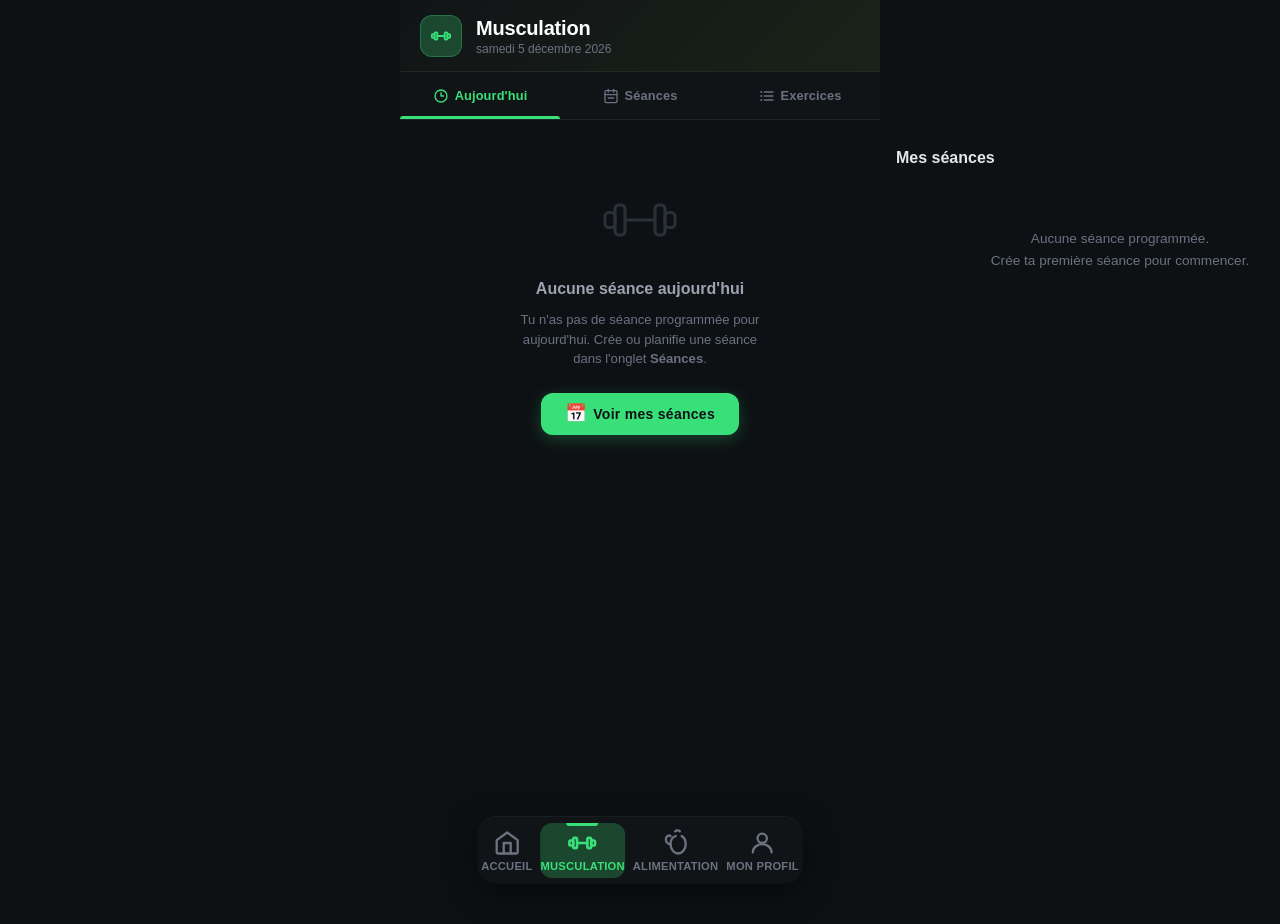
==== commit 06b10c8b: "Add files via upload" ====
--- a/exercice.html
+++ b/exercice.html
@@ -10,82 +10,6 @@
 </head>
 <body>
 
-  <!-- ============================================================
-       ÉCRAN 1 — ONBOARDING : SAISIE DU POIDS MAX (1RM)
-       Affiché par JS si l'exercice n'a pas encore de 1RM.
-       Masqué (display:none) par défaut ; JS le montre si besoin.
-       ============================================================ -->
-  <div class="onboarding-screen" id="onboarding-screen" style="display:none" role="main">
-
-    <a href="musculation.html" class="back-link" aria-label="Retour aux exercices">
-      <span class="back-link__arrow" aria-hidden="true">
-        <svg xmlns="http://www.w3.org/2000/svg" viewBox="0 0 24 24" fill="none"
-             stroke="currentColor" stroke-width="2.5" stroke-linecap="round" stroke-linejoin="round">
-          <polyline points="15 18 9 12 15 6"/>
-        </svg>
-      </span>
-      Exercices
-    </a>
-
-    <div class="onboarding-card">
-
-      <div class="onboarding-icon" aria-hidden="true">
-        <svg xmlns="http://www.w3.org/2000/svg" viewBox="0 0 64 64" fill="none"
-             stroke="currentColor" stroke-width="2.5" stroke-linecap="round" stroke-linejoin="round">
-          <rect x="4"  y="26" width="10" height="12" rx="3"/>
-          <rect x="50" y="26" width="10" height="12" rx="3"/>
-          <rect x="14" y="19" width="9"  height="26" rx="3"/>
-          <rect x="41" y="19" width="9"  height="26" rx="3"/>
-          <line x1="23" y1="32" x2="41" y2="32" stroke-width="3.5"/>
-        </svg>
-      </div>
-
-      <span class="badge-first">✦ Première visite</span>
-
-      <!-- data-exo-name : peuplé par exercice.js -->
-      <h1 class="onboarding-title" data-exo-name></h1>
-      <p  class="onboarding-desc">
-        Indique ton poids maximal (1RM) pour personnaliser
-        tes zones d'entraînement.
-      </p>
-
-      <!-- Formulaire de saisie du 1RM — soumis par JS (exercice.js) -->
-      <form id="rm-form">
-        <div class="rm-input-group" role="group" aria-labelledby="rm-label">
-          <label id="rm-label" class="rm-input-label" for="rm-value">Poids maximal</label>
-          <div class="rm-input-row">
-            <input
-              type="number"
-              id="rm-value"
-              class="rm-input"
-              placeholder="100"
-              min="1"
-              max="500"
-              step="0.5"
-              required
-              aria-label="Poids maximal en kilogrammes"
-            >
-            <span class="rm-input-unit" aria-hidden="true">kg</span>
-          </div>
-          <p class="rm-input-hint">
-            Ton 1RM est le poids que tu peux soulever en 1 répétition maximum.
-          </p>
-        </div>
-
-        <button type="submit" class="btn-validate">
-          <span class="btn-validate__icon" aria-hidden="true">
-            <svg xmlns="http://www.w3.org/2000/svg" viewBox="0 0 24 24" fill="none"
-                 stroke="currentColor" stroke-width="2.5" stroke-linecap="round" stroke-linejoin="round">
-              <polyline points="20 6 9 17 4 12"/>
-            </svg>
-          </span>
-          Valider et commencer
-        </button>
-      </form>
-
-    </div>
-  </div>
-  <!-- ===== FIN ÉCRAN 1 ===== -->
 
 
   <!-- ============================================================
@@ -94,7 +18,7 @@
        Les radio inputs sont enfants directs de .exercise-page :
        sélecteurs CSS ~ (tab-header, tabs-track) fonctionnent.
        ============================================================ -->
-  <div class="exercise-page" id="exercise-page" style="display:none">
+  <div class="exercise-page" id="exercise-page" style="display:none" aria-live="polite">
 
     <input type="radio" id="tab-stats"   name="exercise-tabs" checked>
     <input type="radio" id="tab-history" name="exercise-tabs">
@@ -159,17 +83,21 @@
       <!-- ── ONGLET 1 : MES STATS ── -->
       <section class="tab-panel stats-tab" id="panel-stats" role="tabpanel" aria-labelledby="tab-stats">
 
-        <!-- BLOC 1 : CARTE 1RM -->
+        <!-- BLOC 1 : CARTE 1RM (calculé automatiquement via l'historique) -->
         <div class="stat-hero">
-          <div class="stat-hero__label">Poids maximal (1RM)</div>
-          <!-- .rm-value peuplé par exercice.js -->
+          <div class="stat-hero__label">1RM estimé <span class="stat-hero__badge">automatique</span></div>
           <div class="stat-hero__value">
             <span class="rm-value">—</span><span class="stat-hero__unit">kg</span>
           </div>
-          <!-- data-rm-date peuplé par exercice.js -->
-          <div class="stat-hero__meta" data-rm-date>—</div>
-          <button class="stat-hero__edit-btn" type="button" disabled
-                  title="Modification disponible prochainement">Modifier</button>
+          <div class="stat-hero__meta" data-rm-date>Réalise des séances pour estimer ton 1RM</div>
+        </div>
+
+        <!-- BLOC 1b : RECOMMANDATIONS PAR OBJECTIF
+             Injecté par exercice.js selon exo.type -->
+        <div id="reco-block" class="reco-block" style="display:none">
+          <h2 class="section-title">Recommandations Hypertrophie</h2>
+          <p  class="section-sub" id="reco-type-label"></p>
+          <div class="reco-grid" id="reco-grid"></div>
         </div>
 
         <!-- BLOC 2 : SÉLECTEUR DE ZONE D'ENTRAÎNEMENT
--- a/exercice.css
+++ b/exercice.css
@@ -329,10 +329,16 @@
   background: rgba(168,85,247,0.1);
   border-color: rgba(168,85,247,0.25);
 }
-.exercise-header__muscle--bras {
+.exercise-header__muscle--bras,
+.exercise-header__muscle--biceps {
   color: #f97316;
   background: rgba(249,115,22,0.1);
   border-color: rgba(249,115,22,0.25);
+}
+.exercise-header__muscle--triceps {
+  color: #fb923c;
+  background: rgba(251,146,60,0.1);
+  border-color: rgba(251,146,60,0.25);
 }
 .exercise-header__muscle--jambes {
   color: #ef4444;
@@ -474,6 +480,81 @@
    ONGLET 1 — MES STATS
    ============================================================ */
 
+/* ============================================================
+   RECOMMANDATIONS HYPERTROPHIE
+   ============================================================ */
+.reco-block {
+  margin-bottom: 1.5rem;
+}
+
+.reco-block .section-title {
+  display: flex;
+  align-items: center;
+  gap: 0.5rem;
+  flex-wrap: wrap;
+}
+
+.reco-badge {
+  font-size: 0.65rem;
+  font-weight: 700;
+  letter-spacing: 0.05em;
+  text-transform: uppercase;
+  padding: 3px 9px;
+  border-radius: 20px;
+}
+
+.reco-badge--polyarticulaire {
+  background: rgba(59, 158, 255, 0.12);
+  color: #3b9eff;
+  border: 1px solid rgba(59, 158, 255, 0.3);
+}
+
+.reco-badge--isolation {
+  background: rgba(168, 85, 247, 0.12);
+  color: #a855f7;
+  border: 1px solid rgba(168, 85, 247, 0.3);
+}
+
+.reco-grid {
+  display: grid;
+  grid-template-columns: 1fr 1fr;
+  gap: 0.625rem;
+  margin-top: 0.75rem;
+}
+
+.reco-card {
+  display: flex;
+  flex-direction: column;
+  align-items: center;
+  justify-content: center;
+  gap: 0.25rem;
+  background: #141820;
+  border: 1px solid #1f2428;
+  border-radius: 14px;
+  padding: 0.875rem 0.5rem;
+  text-align: center;
+}
+
+.reco-card__icon {
+  font-size: 1.25rem;
+  line-height: 1;
+}
+
+.reco-card__label {
+  font-size: 0.65rem;
+  font-weight: 600;
+  color: var(--text-idle, #6b7280);
+  letter-spacing: 0.05em;
+  text-transform: uppercase;
+}
+
+.reco-card__value {
+  font-size: 0.9rem;
+  font-weight: 700;
+  color: #e5e7eb;
+  line-height: 1.2;
+}
+
 /* Card héro : 1RM affiché en grand */
 .stat-hero {
   background: linear-gradient(135deg, #141820 0%, #162014 100%);
@@ -505,6 +586,22 @@
   text-transform: uppercase;
   color: var(--text-idle);
   margin-bottom: 0.5rem;
+  display: flex;
+  align-items: center;
+  gap: 0.5rem;
+  flex-wrap: wrap;
+}
+
+.stat-hero__badge {
+  font-size: 0.6rem;
+  font-weight: 600;
+  letter-spacing: 0.04em;
+  text-transform: uppercase;
+  padding: 2px 7px;
+  border-radius: 20px;
+  background: rgba(57, 224, 122, 0.1);
+  color: var(--accent, #39e07a);
+  border: 1px solid rgba(57, 224, 122, 0.25);
 }
 
 .stat-hero__value {
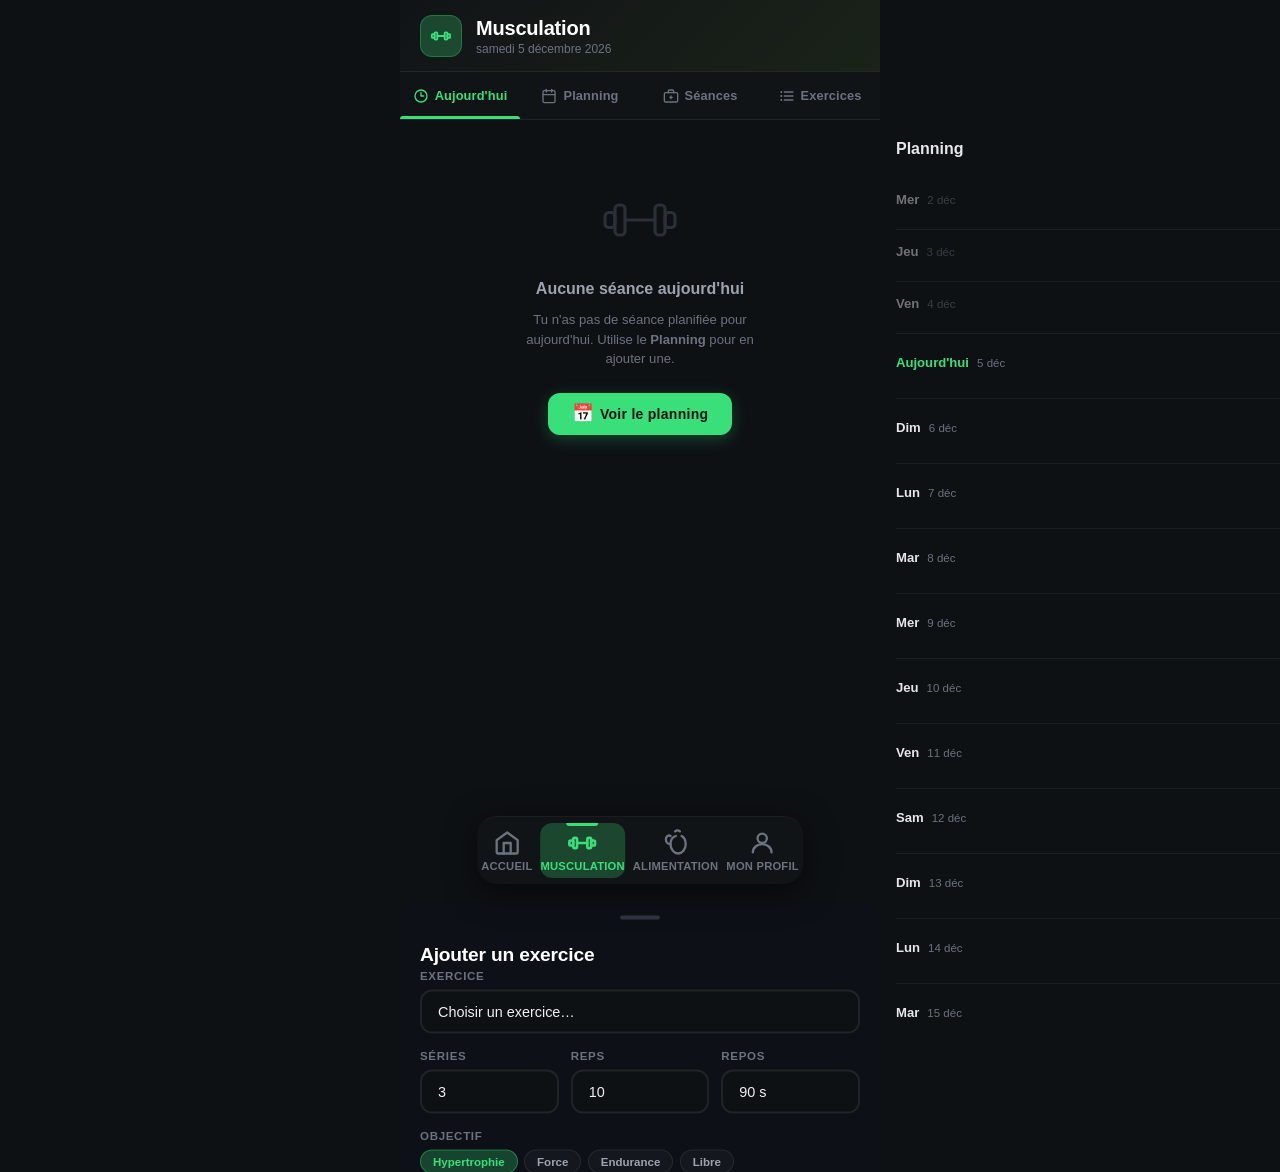
==== commit 6ad3d6dd: "Add files via upload" ====
--- a/exercice.html
+++ b/exercice.html
@@ -2,7 +2,7 @@
 <html lang="fr">
 <head>
   <meta charset="UTF-8">
-  <meta name="viewport" content="width=device-width, initial-scale=1.0">
+  <meta name="viewport" content="width=device-width, initial-scale=1.0, user-scalable=no, maximum-scale=1.0">
   <!-- Le titre est mis à jour par JS selon l'exercice chargé -->
   <title>FitTrack — Exercice</title>
   <link rel="stylesheet" href="navbar.css">
@@ -22,6 +22,7 @@
 
     <input type="radio" id="tab-stats"   name="exercise-tabs" checked>
     <input type="radio" id="tab-history" name="exercise-tabs">
+    <input type="radio" id="tab-info"    name="exercise-tabs">
 
     <!-- ===== EN-TÊTE ===== -->
     <header class="exercise-header">
@@ -73,6 +74,17 @@
         <span class="tab-btn__label">Historique</span>
       </label>
 
+      <label for="tab-info" class="tab-btn" role="tab" aria-controls="panel-info">
+        <span class="tab-btn__icon" aria-hidden="true">
+          <svg xmlns="http://www.w3.org/2000/svg" viewBox="0 0 24 24" fill="none"
+               stroke="currentColor" stroke-width="2" stroke-linecap="round" stroke-linejoin="round">
+            <path d="M4 19.5A2.5 2.5 0 0 1 6.5 17H20"/>
+            <path d="M6.5 2H20v20H6.5A2.5 2.5 0 0 1 4 19.5v-15A2.5 2.5 0 0 1 6.5 2z"/>
+          </svg>
+        </span>
+        <span class="tab-btn__label">Info</span>
+      </label>
+
       <span class="tab-indicator" aria-hidden="true"></span>
 
     </nav>
@@ -90,14 +102,6 @@
             <span class="rm-value">—</span><span class="stat-hero__unit">kg</span>
           </div>
           <div class="stat-hero__meta" data-rm-date>Réalise des séances pour estimer ton 1RM</div>
-        </div>
-
-        <!-- BLOC 1b : RECOMMANDATIONS PAR OBJECTIF
-             Injecté par exercice.js selon exo.type -->
-        <div id="reco-block" class="reco-block" style="display:none">
-          <h2 class="section-title">Recommandations Hypertrophie</h2>
-          <p  class="section-sub" id="reco-type-label"></p>
-          <div class="reco-grid" id="reco-grid"></div>
         </div>
 
         <!-- BLOC 2 : SÉLECTEUR DE ZONE D'ENTRAÎNEMENT
@@ -267,6 +271,51 @@
 
       </section>
 
+      <!-- ── ONGLET 3 : INFO ── -->
+      <section class="tab-panel info-tab" id="panel-info" role="tabpanel" aria-labelledby="tab-info">
+
+        <!-- Recommandations (déplacées depuis l'onglet Stats) -->
+        <div id="reco-block" class="reco-block" style="display:none">
+          <h2 class="section-title">Recommandations Hypertrophie</h2>
+          <p  class="section-sub" id="reco-type-label"></p>
+          <div class="reco-grid" id="reco-grid"></div>
+        </div>
+
+        <!-- Photos de l'exercice -->
+        <div class="info-section">
+          <div class="info-section__header">
+            <h2 class="section-title">Photos</h2>
+            <button class="info-add-btn" id="btn-add-photo" type="button">
+              <svg xmlns="http://www.w3.org/2000/svg" viewBox="0 0 24 24" fill="none"
+                   stroke="currentColor" stroke-width="2.5" stroke-linecap="round" stroke-linejoin="round"
+                   width="14" height="14" aria-hidden="true">
+                <line x1="12" y1="5" x2="12" y2="19"/>
+                <line x1="5" y1="12" x2="19" y2="12"/>
+              </svg>
+              Ajouter
+            </button>
+          </div>
+          <!-- Input fichier caché — déclenché par le bouton -->
+          <input type="file" id="photo-input" accept="image/*" style="display:none">
+          <!-- Grille injectée par exercice.js -->
+          <div class="info-images-grid" id="info-images-grid"></div>
+          <p class="info-images-hint" id="info-images-hint">Max 3 photos · stockées sur cet appareil</p>
+        </div>
+
+        <!-- Notes libres -->
+        <div class="info-section">
+          <h2 class="section-title">Notes</h2>
+          <p class="section-sub">Exécution, conseils, erreurs à éviter…</p>
+          <textarea class="info-notes" id="info-notes" rows="7"
+                    placeholder="Décris comment effectuer cet exercice, les points clés à respecter, les erreurs courantes à éviter…"></textarea>
+          <div class="info-notes-footer">
+            <button class="info-save-btn" id="btn-save-notes" type="button">Enregistrer</button>
+            <span class="info-save-status" id="notes-save-status"></span>
+          </div>
+        </div>
+
+      </section>
+
     </div>
     <!-- ===== FIN TABS TRACK ===== -->
 
--- a/navbar.css
+++ b/navbar.css
@@ -23,6 +23,14 @@
   padding: 0;
 }
 
+/* === Bloquer le zoom double-tap iOS (Safari + PWA) === */
+html {
+  touch-action: manipulation;
+}
+body {
+  touch-action: manipulation;
+}
+
 /* === Body : padding-bottom pour ne pas masquer le contenu === */
 body {
   font-family: -apple-system, BlinkMacSystemFont, "Segoe UI", Roboto, sans-serif;
--- a/exercice.css
+++ b/exercice.css
@@ -425,12 +425,12 @@
   height: 100%;
 }
 
-/* Indicateur glissant */
+/* Indicateur glissant — 3 onglets = 33.333 % chacun */
 .tab-indicator {
   position: absolute;
   bottom: 0;
   left: 0;
-  width: 50%;
+  width: 33.333%;
   height: 3px;
   background: var(--accent);
   border-radius: 3px 3px 0 0;
@@ -449,29 +449,30 @@
   color: var(--accent);
 }
 
-/* Déplacer l'indicateur vers l'onglet Historique */
-#tab-history:checked ~ .tabs-header .tab-indicator {
-  transform: translateX(100%);
-}
+#tab-info:checked ~ .tabs-header label[for="tab-info"] {
+  color: var(--accent);
+}
+
+/* Déplacer l'indicateur */
+#tab-history:checked ~ .tabs-header .tab-indicator { transform: translateX(100%); }
+#tab-info:checked    ~ .tabs-header .tab-indicator { transform: translateX(200%); }
 
 /* ============================================================
-   TRACK HORIZONTAL DES ONGLETS
+   TRACK HORIZONTAL DES ONGLETS — 3 panneaux
    ============================================================ */
 .tabs-track {
   display: flex;
-  width: 200%;
+  width: 300%;
   transition: transform 0.35s cubic-bezier(0.25, 0.46, 0.45, 0.94);
   flex: 1;
 }
 
-/* Glisser vers l'historique */
-#tab-history:checked ~ .tabs-track {
-  transform: translateX(-50%);
-}
+#tab-history:checked ~ .tabs-track { transform: translateX(-33.333%); }
+#tab-info:checked    ~ .tabs-track { transform: translateX(-66.666%); }
 
 .tab-panel {
-  width: 50%;
-  min-width: 50%;
+  width: 33.333%;
+  min-width: 33.333%;
   padding: 1.25rem 1rem 2rem;
   overflow-x: hidden;
 }
@@ -1136,6 +1137,31 @@
   border-color: rgba(239, 68, 68, 0.25);
 }
 
+/* Bouton suppression individuelle d'une entrée */
+.history-entry__delete {
+  flex-shrink: 0;
+  align-self: center;
+  display: flex;
+  align-items: center;
+  justify-content: center;
+  width: 28px;
+  height: 28px;
+  border-radius: 8px;
+  border: none;
+  background: transparent;
+  color: #4b5563;
+  font-size: 0.8rem;
+  cursor: pointer;
+  transition: background 0.15s, color 0.15s;
+  -webkit-tap-highlight-color: transparent;
+}
+
+.history-entry__delete:hover,
+.history-entry__delete:active {
+  background: rgba(239, 68, 68, 0.12);
+  color: #ef4444;
+}
+
 /* Hint en bas de l'historique */
 .history-empty-hint {
   text-align: center;
@@ -1146,6 +1172,166 @@
 }
 
 /* ============================================================
+   ONGLET 3 — INFO
+   ============================================================ */
+
+/* Section générique (photos / notes) */
+.info-section {
+  margin-bottom: 1.75rem;
+}
+
+.info-section__header {
+  display: flex;
+  align-items: center;
+  justify-content: space-between;
+  margin-bottom: 0.75rem;
+}
+
+.info-section__header .section-title {
+  margin: 0;
+}
+
+/* Bouton "Ajouter" (photo) */
+.info-add-btn {
+  display: inline-flex;
+  align-items: center;
+  gap: 0.3rem;
+  background: none;
+  border: 1px solid #2a3140;
+  border-radius: 20px;
+  color: #9ca3af;
+  font-size: 0.75rem;
+  font-weight: 600;
+  font-family: inherit;
+  padding: 0.3rem 0.75rem;
+  cursor: pointer;
+  touch-action: manipulation;
+  transition: color 0.15s, border-color 0.15s;
+}
+
+.info-add-btn:hover,
+.info-add-btn:active {
+  color: var(--accent);
+  border-color: var(--accent);
+}
+
+.info-add-btn:disabled {
+  opacity: 0.4;
+  pointer-events: none;
+}
+
+/* Grille de photos */
+.info-images-grid {
+  display: grid;
+  grid-template-columns: repeat(3, 1fr);
+  gap: 0.5rem;
+  margin-bottom: 0.5rem;
+}
+
+.info-image-wrap {
+  position: relative;
+  aspect-ratio: 1 / 1;
+  border-radius: 10px;
+  overflow: hidden;
+  background: #141820;
+  border: 1px solid #1f2428;
+}
+
+.info-image-wrap img {
+  width: 100%;
+  height: 100%;
+  object-fit: cover;
+  display: block;
+}
+
+.info-image-del {
+  position: absolute;
+  top: 4px;
+  right: 4px;
+  width: 22px;
+  height: 22px;
+  background: rgba(0, 0, 0, 0.65);
+  border: none;
+  border-radius: 50%;
+  color: #e5e7eb;
+  font-size: 0.75rem;
+  line-height: 1;
+  display: flex;
+  align-items: center;
+  justify-content: center;
+  cursor: pointer;
+  touch-action: manipulation;
+  transition: background 0.15s;
+}
+
+.info-image-del:hover { background: rgba(239, 68, 68, 0.8); }
+
+/* Hint sous la grille */
+.info-images-hint {
+  font-size: 0.7rem;
+  color: #374151;
+  margin: 0;
+  text-align: center;
+}
+
+/* Textarea notes */
+.info-notes {
+  width: 100%;
+  box-sizing: border-box;
+  background: #0e1114;
+  border: 1px solid #2a3140;
+  border-radius: 12px;
+  color: #e5e7eb;
+  font-size: 0.875rem;
+  font-family: inherit;
+  line-height: 1.6;
+  padding: 0.875rem 1rem;
+  resize: vertical;
+  outline: none;
+  transition: border-color 0.2s;
+  margin-bottom: 0.75rem;
+}
+
+.info-notes:focus {
+  border-color: var(--accent);
+  box-shadow: 0 0 0 3px var(--accent-glow);
+}
+
+.info-notes::placeholder {
+  color: #374151;
+}
+
+/* Footer enregistrement */
+.info-notes-footer {
+  display: flex;
+  align-items: center;
+  gap: 0.75rem;
+}
+
+.info-save-btn {
+  background: var(--accent);
+  color: #0e1114;
+  border: none;
+  border-radius: 10px;
+  font-size: 0.82rem;
+  font-weight: 700;
+  font-family: inherit;
+  padding: 0.55rem 1.25rem;
+  cursor: pointer;
+  touch-action: manipulation;
+  transition: opacity 0.15s;
+}
+
+.info-save-btn:hover { opacity: 0.85; }
+
+.info-save-status {
+  font-size: 0.78rem;
+  color: var(--accent);
+  font-weight: 600;
+  transition: opacity 0.3s;
+}
+
+/* ============================================================
    RESPONSIVE — Desktop (≥ 768px)
    ============================================================ */
 @media (min-width: 768px) {
@@ -1164,9 +1350,9 @@
     margin-right: auto;
   }
 
-  /* Track = 2 × 480px */
+  /* Track = 3 × 480px */
   .tabs-track {
-    width: calc(480px * 2);
+    width: calc(480px * 3);
   }
 
   .tab-panel {
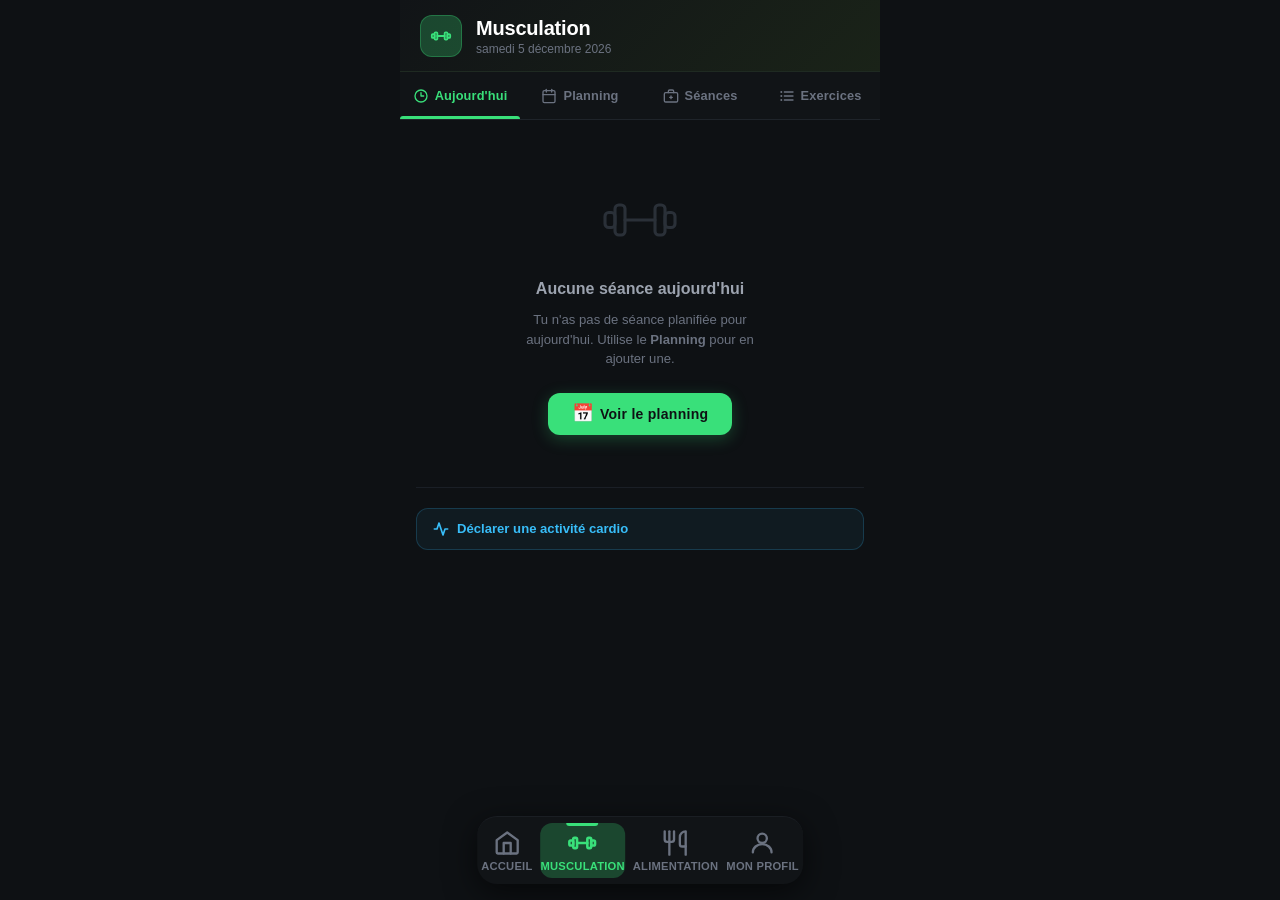
==== commit 3ad4ba83: "Add files via upload" ====
--- a/exercice.html
+++ b/exercice.html
@@ -94,6 +94,28 @@
 
       <!-- ── ONGLET 1 : MES STATS ── -->
       <section class="tab-panel stats-tab" id="panel-stats" role="tabpanel" aria-labelledby="tab-stats">
+
+        <!-- CARDIO STATS — visible uniquement pour les exercices Cardio -->
+        <div id="cardio-stats-block" style="display:none">
+
+          <!-- Tuiles récapitulatives -->
+          <div class="cardio-stats-grid" id="cardio-stats-grid"></div>
+
+          <!-- Graphique durée -->
+          <div class="rm-chart-block">
+            <div class="rm-chart-block__header">
+              <h2 class="section-title">Évolution de la durée</h2>
+              <span class="rm-chart-block__trend" id="cardio-chart-trend"></span>
+            </div>
+            <p class="section-sub">Durée par session (minutes)</p>
+            <div class="rm-chart" role="img" aria-label="Graphique d'évolution de la durée">
+              <div class="chart-grid" id="cardio-grid" aria-hidden="true"></div>
+              <div class="chart-bars" id="cardio-bars"></div>
+              <div class="chart-labels" id="cardio-labels" aria-hidden="true"></div>
+            </div>
+          </div>
+
+        </div>
 
         <!-- BLOC 1 : CARTE 1RM (calculé automatiquement via l'historique) -->
         <div class="stat-hero">
@@ -329,6 +351,7 @@
     <a href="index.html" class="nav-item" aria-label="Accueil">
       <span class="nav-icon" aria-hidden="true">
         <svg xmlns="http://www.w3.org/2000/svg" viewBox="0 0 24 24" fill="none"
+             width="24" height="24"
              stroke="currentColor" stroke-width="2" stroke-linecap="round" stroke-linejoin="round">
           <path d="M3 9.5L12 3l9 6.5V20a1 1 0 0 1-1 1H4a1 1 0 0 1-1-1V9.5z"/>
           <polyline points="9 21 9 12 15 12 15 21"/>
@@ -340,6 +363,7 @@
     <a href="musculation.html" class="nav-item active" aria-label="Musculation">
       <span class="nav-icon" aria-hidden="true">
         <svg xmlns="http://www.w3.org/2000/svg" viewBox="0 0 24 24" fill="none"
+             width="24" height="24"
              stroke="currentColor" stroke-width="2" stroke-linecap="round" stroke-linejoin="round">
           <rect x="2"  y="10" width="3" height="4" rx="1"/>
           <rect x="19" y="10" width="3" height="4" rx="1"/>
@@ -351,13 +375,15 @@
       <span class="nav-label">Musculation</span>
     </a>
 
-    <a href="alimentation.html" class="nav-item" aria-label="Alimentation">
+    <a href="alimentation/alimentation.html" class="nav-item" aria-label="Alimentation">
       <span class="nav-icon" aria-hidden="true">
         <svg xmlns="http://www.w3.org/2000/svg" viewBox="0 0 24 24" fill="none"
+             width="24" height="24"
              stroke="currentColor" stroke-width="2" stroke-linecap="round" stroke-linejoin="round">
-          <path d="M12 2c1-1 3-1 4 0"/>
-          <path d="M17.5 6C20 7.5 21 10 21 13c0 4.5-3 8-6.5 8S8 17.5 8 13C8 9.5 9.5 7 12.5 6"/>
-          <path d="M8 13c-1.5 0-4-1-4-4s2.5-4 4-3"/>
+          <path d="M3 2v7c0 1.1.9 2 2 2h4a2 2 0 0 0 2-2V2"/>
+          <path d="M7 2v20"/>
+          <path d="M21 15V2a5 5 0 0 0-5 5v6c0 1.1.9 2 2 2h3"/>
+          <line x1="21" y1="15" x2="21" y2="22"/>
         </svg>
       </span>
       <span class="nav-label">Alimentation</span>
@@ -366,6 +392,7 @@
     <a href="profil.html" class="nav-item" aria-label="Mon profil">
       <span class="nav-icon" aria-hidden="true">
         <svg xmlns="http://www.w3.org/2000/svg" viewBox="0 0 24 24" fill="none"
+             width="24" height="24"
              stroke="currentColor" stroke-width="2" stroke-linecap="round" stroke-linejoin="round">
           <circle cx="12" cy="8" r="4"/>
           <path d="M4 20c0-4 3.6-7 8-7s8 3 8 7"/>
--- a/exercice.css
+++ b/exercice.css
@@ -1162,6 +1162,68 @@
   color: #ef4444;
 }
 
+/* Rangée de chips de séries dans une carte de séance */
+.history-entry__series-row {
+  display: flex;
+  flex-wrap: wrap;
+  gap: 0.375rem;
+  margin: 0.5rem 0 0.5rem;
+}
+
+.history-entry__serie-chip {
+  display: inline-flex;
+  align-items: center;
+  font-size: 0.68rem;
+  font-weight: 700;
+  color: var(--accent);
+  background: rgba(57, 224, 122, 0.07);
+  border: 1px solid rgba(57, 224, 122, 0.22);
+  padding: 3px 8px;
+  border-radius: 6px;
+  white-space: nowrap;
+}
+
+.history-entry__serie-chip--miss {
+  color: #f87171;
+  background: rgba(248, 113, 113, 0.07);
+  border-color: rgba(248, 113, 113, 0.22);
+}
+
+/* Ligne poids + statut de séance */
+.history-entry__footer {
+  display: flex;
+  align-items: center;
+  gap: 0.5rem;
+  flex-wrap: wrap;
+}
+
+/* Badge statut de séance */
+.session-status {
+  display: inline-block;
+  font-size: 0.68rem;
+  font-weight: 700;
+  padding: 3px 9px;
+  border-radius: 6px;
+}
+
+.session-status--ok {
+  color: var(--accent);
+  background: rgba(57, 224, 122, 0.1);
+  border: 1px solid rgba(57, 224, 122, 0.25);
+}
+
+.session-status--partial {
+  color: #facc15;
+  background: rgba(250, 204, 21, 0.1);
+  border: 1px solid rgba(250, 204, 21, 0.25);
+}
+
+.session-status--hard {
+  color: #f87171;
+  background: rgba(248, 113, 113, 0.1);
+  border: 1px solid rgba(248, 113, 113, 0.25);
+}
+
 /* Hint en bas de l'historique */
 .history-empty-hint {
   text-align: center;
@@ -1332,6 +1394,87 @@
 }
 
 /* ============================================================
+   CARDIO — couleur + composants spécifiques
+   ============================================================ */
+:root {
+  --color-cardio: #38bdf8;
+}
+
+.exercise-header__muscle--cardio {
+  color: var(--color-cardio);
+  background: rgba(56, 189, 248, 0.1);
+  border-color: rgba(56, 189, 248, 0.25);
+}
+
+/* Grille de stats cardio (4 tuiles 2×2) */
+.cardio-stats-grid {
+  display: grid;
+  grid-template-columns: 1fr 1fr;
+  gap: 0.625rem;
+  margin-bottom: 1.25rem;
+}
+
+.cardio-stat-card {
+  background: #141820;
+  border: 1px solid rgba(56, 189, 248, 0.15);
+  border-radius: 14px;
+  padding: 0.875rem 1rem;
+  display: flex;
+  flex-direction: column;
+  gap: 0.3rem;
+}
+
+.cardio-stat-card__val {
+  font-size: 1.4rem;
+  font-weight: 800;
+  color: var(--color-cardio);
+  line-height: 1;
+  letter-spacing: -0.02em;
+}
+
+.cardio-stat-card__lbl {
+  font-size: 0.63rem;
+  font-weight: 600;
+  color: var(--text-idle);
+  text-transform: uppercase;
+  letter-spacing: 0.05em;
+}
+
+/* Badge durée dans l'historique (équivalent du badge poids) */
+.history-entry__cardio-badge {
+  display: inline-block;
+  font-size: 0.78rem;
+  font-weight: 800;
+  color: var(--color-cardio);
+  background: rgba(56, 189, 248, 0.1);
+  border: 1px solid rgba(56, 189, 248, 0.25);
+  padding: 3px 10px;
+  border-radius: 8px;
+}
+
+/* Chip intensité dans l'historique */
+.history-entry__intensite {
+  display: inline-block;
+  font-size: 0.68rem;
+  font-weight: 700;
+  padding: 2px 8px;
+  border-radius: 20px;
+  background: rgba(56, 189, 248, 0.08);
+  color: var(--color-cardio);
+  border: 1px solid rgba(56, 189, 248, 0.2);
+}
+
+/* Barres du graphique cardio — dégradé bleu ciel */
+#cardio-bars .chart-bar {
+  background: linear-gradient(180deg, var(--color-cardio) 0%, rgba(56, 189, 248, 0.35) 100%);
+}
+
+#cardio-bars .chart-bar--peak {
+  background: linear-gradient(180deg, #fff 0%, var(--color-cardio) 100%);
+  box-shadow: 0 0 12px rgba(56, 189, 248, 0.35);
+}
+
+/* ============================================================
    RESPONSIVE — Desktop (≥ 768px)
    ============================================================ */
 @media (min-width: 768px) {
